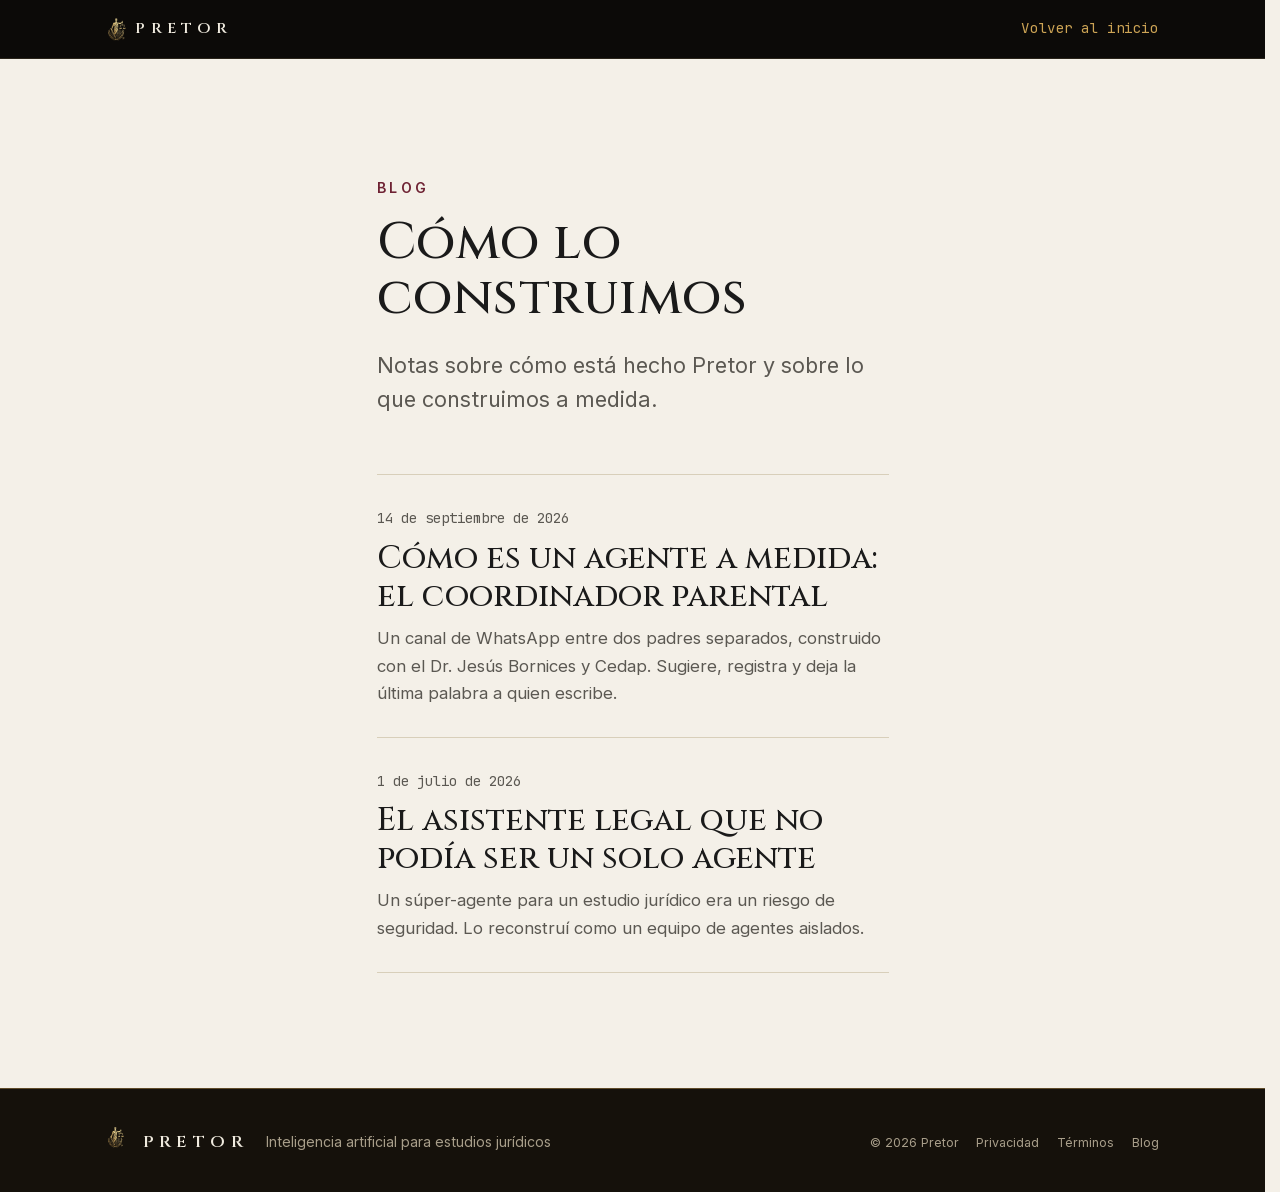
==== blog/index.html @ 7f867c2b "[PRE-84] Add the blog index and its first two posts Post one is the founder's July piece brought ove" ====
<!doctype html>
<html lang="es-AR">
  <head>
    <meta charset="utf-8" />
    <meta name="viewport" content="width=device-width, initial-scale=1" />
    <link rel="icon" href="/favicon.png?v=3" type="image/png" />
    <title>Blog · Pretor</title>
    <meta
      name="description"
      content="Notas sobre cómo está hecho Pretor y sobre lo que construimos a medida."
    />
    <meta name="theme-color" content="#0b0b0e" />
    <link rel="canonical" href="https://pretor.ar/blog/" />
    <meta property="og:type" content="website" />
    <meta property="og:title" content="Blog · Pretor" />
    <meta
      property="og:description"
      content="Notas sobre cómo está hecho Pretor y sobre lo que construimos a medida."
    />
    <meta property="og:site_name" content="Pretor" />
    <meta property="og:locale" content="es_AR" />
    <meta property="og:url" content="https://pretor.ar/blog/" />
    <meta property="og:image" content="https://pretor.ar/og.jpg?v=2" />
    <meta name="twitter:card" content="summary_large_image" />
    <link
      rel="preload"
      href="/_astro/fonts/cinzel-latin.woff2"
      as="font"
      type="font/woff2"
      crossorigin
    />
    <link
      rel="preload"
      href="/_astro/fonts/inter-latin.woff2"
      as="font"
      type="font/woff2"
      crossorigin
    />
    <link rel="stylesheet" href="/_astro/fonts.css" />
    <link rel="stylesheet" href="/_astro/pretor.css" />
  </head>
  <body>
    <a class="skip-link" href="#contenido" data-astro-cid-5hce7sga>Saltar al contenido</a>
    <header class="legal-nav">
      <div class="wrap legal-nav__inner">
        <a class="brand" href="/" aria-label="Pretor, inicio" data-astro-cid-dmqpwcec>
          <img
            class="brand__mark"
            src="/_astro/justitia.png"
            alt=""
            width="480"
            height="620"
            decoding="async"
          />
          <span class="brand__word" data-astro-cid-dmqpwcec>PRETOR</span>
        </a>
        <a class="legal-nav__back" href="/">Volver al inicio</a>
      </div>
    </header>

    <main id="contenido" class="section section--stone legal">
      <div class="wrap legal__inner">
        <p class="eyebrow">Blog</p>
        <h1 class="display">Cómo lo construimos</h1>
        <p class="lead">Notas sobre cómo está hecho Pretor y sobre lo que construimos a medida.</p>

        <ol class="blog__list">
          <li class="blog__entry">
            <article>
              <time datetime="2026-09-14">14 de septiembre de 2026</time>
              <h2>
                <a href="/blog/coordinador-parental/"
                  >Cómo es un agente a medida: el coordinador parental</a
                >
              </h2>
              <p>
                Un canal de WhatsApp entre dos padres separados, construido con el Dr. Jesús
                Bornices y Cedap. Sugiere, registra y deja la última palabra a quien escribe.
              </p>
            </article>
          </li>
          <li class="blog__entry">
            <article>
              <time datetime="2026-07-01">1 de julio de 2026</time>
              <h2>
                <a href="/blog/equipo-de-agentes/"
                  >El asistente legal que no podía ser un solo agente</a
                >
              </h2>
              <p>
                Un súper-agente para un estudio jurídico era un riesgo de seguridad. Lo reconstruí
                como un equipo de agentes aislados.
              </p>
            </article>
          </li>
        </ol>
      </div>
    </main>

    <footer class="footer section--dark" data-astro-cid-sz7xmlte>
      <div class="wrap footer__inner" data-astro-cid-sz7xmlte>
        <div class="footer__brand" data-astro-cid-sz7xmlte>
          <img
            class="footer__mark"
            src="/_astro/justitia.png"
            alt=""
            width="480"
            height="620"
            loading="lazy"
            decoding="async"
          />
          <span class="footer__word" data-astro-cid-sz7xmlte>PRETOR</span>
          <span class="footer__tag" data-astro-cid-sz7xmlte>Inteligencia artificial para estudios jurídicos</span>
        </div>
        <div class="footer__base" data-astro-cid-sz7xmlte>
          <span>© 2026 Pretor</span>
          <span class="footer__legal">
            <a href="/privacidad/">Privacidad</a>
            <a href="/terminos/">Términos</a>
            <a href="/blog/">Blog</a>
          </span>
        </div>
      </div>
    </footer>
  </body>
</html>
---- _astro/fonts.css ----
/* Self-hosted variable fonts (latin subset), replacing Google Fonts. */
@font-face {
  font-family: "Cinzel";
  font-style: normal;
  font-weight: 500 600;
  font-display: swap;
  src: url(/_astro/fonts/cinzel-latin.woff2) format("woff2");
}
@font-face {
  font-family: "Inter";
  font-style: normal;
  font-weight: 400 600;
  font-display: swap;
  src: url(/_astro/fonts/inter-latin.woff2) format("woff2");
}
@font-face {
  font-family: "JetBrains Mono";
  font-style: normal;
  font-weight: 400 500;
  font-display: swap;
  src: url(/_astro/fonts/jetbrains-mono-latin.woff2) format("woff2");
}
---- _astro/pretor.css ----
/* ==========================================================================
   Pretor - pretor.ar
   ==========================================================================

   The whole stylesheet for the site, in one file and in cascade order.

   It used to be three <link>s, and the order between them was the only
   thing that made the page correct: the compiled Astro build first, the
   hand-written refinements over it, the intro last. That order lived
   nowhere except the sequence of <link> tags in index.html, so an edit
   that reordered them changed the page and said nothing.

   The three are kept below as three sections, in exactly the order they
   used to load. Nothing was merged, reordered, deduplicated or deleted in
   the move, and no value was rewritten: the cascade is identical
   declaration for declaration, all 1633 of them, position for position.
   Sections 2 and 3 still override section 1 the way they always did.

   Fonts stay in their own sheet (_astro/fonts.css). Those are @font-face
   declarations paired with the <link rel="preload"> tags in the head,
   not design rules, and keeping them apart keeps the preload readable.

   ========================================================================== */


/* ==========================================================================
   SECTION 1 of 3 - compiled Astro build output
   was: _astro/index.edUtr7Fi.css

   Generated code, but not regenerable: the Astro source it came from was
   never committed and no longer exists. This IS the source now. It still
   carries the data-astro-cid-* attribute selectors index.html matches.
   ========================================================================== */

:root {
  --stone: #f4f0e8;
  --stone-2: #ece6d8;
  --stone-card: #faf7f0;
  --ink: #1a1a1a;
  --muted: #5b5852;
  --oxblood: #6b2737;
  --oxblood-soft: #8a3a4b;
  --line: #ddd6c6;
  --black: #0b0b0e;
  --panel: #121218;
  --panel-2: #16161c;
  --marble: #ece7da;
  --dmuted: #8d897e;
  --gold: #c8a35b;
  --gold-soft: #d8be8a;
  --dline: #25252e;
  --serif: "Cinzel", "Times New Roman", serif;
  --sans: "Inter", system-ui, -apple-system, sans-serif;
  --mono: "JetBrains Mono", ui-monospace, "SF Mono", monospace;
  --step--1: clamp(.78rem, .74rem + .18vw, .88rem);
  --step-0: clamp(.95rem, .9rem + .25vw, 1.05rem);
  --step-1: clamp(1.15rem, 1.05rem + .5vw, 1.35rem);
  --step-2: clamp(1.5rem, 1.3rem + 1vw, 2rem);
  --step-3: clamp(2rem, 1.6rem + 2vw, 3.2rem);
  --step-4: clamp(2.6rem, 2rem + 3vw, 4.6rem);
  --pad-x: clamp(1.25rem, 5vw, 4rem);
  --section-y: clamp(4rem, 9vw, 8rem);
  --maxw: 1180px;
  --radius: 12px;
  --radius-sm: 8px;
  --ease: cubic-bezier(.22, .61, .36, 1);
}
*,*:before,*:after {
  box-sizing: border-box;
  margin: 0;
  padding: 0;
}
html {
  scroll-behavior: smooth;
  scroll-padding-top: 5.5rem;
  -webkit-text-size-adjust: 100%;
}
@media (prefers-reduced-motion:reduce) {
  html {
    scroll-behavior: auto;
  }
  *,*:before,*:after {
    animation-duration: .001ms!important;
    transition-duration: .001ms!important;
  }
}
body {
  font-family: var(--sans);
  font-size: var(--step-0);
  line-height: 1.65;
  color: var(--ink);
  background: var(--stone);
  -webkit-font-smoothing: antialiased;
  text-rendering: optimizeLegibility;
}
img {
  max-width: 100%;
  display: block;
}
a {
  color: inherit;
  text-decoration: none;
}
::selection {
  background: var(--oxblood);
  color: var(--stone);
}
.wrap {
  width: 100%;
  max-width: var(--maxw);
  margin-inline: auto;
  padding-inline: var(--pad-x);
}
.section {
  padding-block: var(--section-y);
}
.section--dark {
  background: var(--black);
  color: var(--marble);
}
.section--stone {
  background: var(--stone);
  color: var(--ink);
}
.section--stone-2 {
  background: var(--stone-2);
  color: var(--ink);
}
.eyebrow {
  font-size: var(--step--1);
  letter-spacing: .26em;
  text-transform: uppercase;
  font-weight: 600;
  color: var(--oxblood);
}
.section--dark .eyebrow {
  font-family: var(--mono);
  letter-spacing: .16em;
  text-transform: none;
  color: var(--gold);
}
.display {
  font-family: var(--serif);
  font-weight: 500;
  line-height: 1.08;
  letter-spacing: .01em;
}
.section--dark .display {
  font-family: var(--sans);
  font-weight: 600;
  letter-spacing: -.01em;
  line-height: 1.12;
}
.lead {
  font-size: var(--step-1);
  line-height: 1.6;
  color: var(--muted);
  max-width: 56ch;
}
.section--dark .lead {
  color: var(--dmuted);
}
.maxim {
  font-family: var(--serif);
  letter-spacing: .18em;
  font-size: var(--step--1);
  color: var(--oxblood);
}
.section--dark .maxim {
  color: var(--gold);
}
.btn {
  display: inline-flex;
  align-items: center;
  gap: .5em;
  font-family: var(--sans);
  font-size: var(--step--1);
  font-weight: 600;
  letter-spacing: .03em;
  padding: .85em 1.6em;
  border: 1px solid transparent;
  border-radius: var(--radius-sm);
  cursor: pointer;
  transition: transform .25s var(--ease),background .25s var(--ease),color .25s var(--ease),border-color .25s var(--ease);
}
.btn:hover {
  transform: translateY(-2px);
}
.btn--primary {
  background: var(--ink);
  color: var(--stone);
}
.btn--primary:hover {
  background: var(--oxblood);
}
.btn--ghost {
  background: transparent;
  color: var(--ink);
  border-color: var(--ink);
}
.btn--ghost:hover {
  background: var(--ink);
  color: var(--stone);
}
.section--dark .btn--primary {
  background: var(--gold);
  color: #16130b;
}
.section--dark .btn--primary:hover {
  background: var(--gold-soft);
}
.section--dark .btn--ghost {
  color: var(--marble);
  border-color: var(--dline);
}
.section--dark .btn--ghost:hover {
  background: var(--panel);
  border-color: var(--gold);
}
.reveal {
  opacity: 0;
  transform: translateY(18px);
  transition: opacity .7s var(--ease),transform .7s var(--ease);
}
.reveal.is-visible {
  opacity: 1;
  transform: none;
}
@media (prefers-reduced-motion:reduce) {
  .reveal {
    opacity: 1;
    transform: none;
  }
}
.section-head {
  max-width: 60ch;
}
.section-head .display {
  font-size: var(--step-3);
  margin-top: .6rem;
}
.section-head .lead {
  margin-top: 1.2rem;
}
.grid {
  display: grid;
  gap: 1px;
}
@media (min-width:720px) {
  .cols-2 {
    grid-template-columns: repeat(2,1fr);
  }
}
@media (min-width:880px) {
  .cols-3 {
    grid-template-columns: repeat(3,1fr);
  }
}
@media (min-width:980px) {
  .cols-4 {
    grid-template-columns: repeat(4,1fr);
  }
}
.visually-hidden {
  position: absolute;
  width: 1px;
  height: 1px;
  padding: 0;
  margin: -1px;
  overflow: hidden;
  clip: rect(0 0 0 0);
  white-space: nowrap;
  border: 0;
}
:focus-visible {
  outline: 2px solid var(--oxblood);
  outline-offset: 3px;
  border-radius: 3px;
}
.section--dark :focus-visible {
  outline-color: var(--gold);
}
.nav[data-astro-cid-dmqpwcec] {
  position: sticky;
  top: 0;
  z-index: 50;
  background: color-mix(in srgb,var(--black) 72%,transparent);
  backdrop-filter: blur(14px) saturate(140%);
  -webkit-backdrop-filter: blur(14px) saturate(140%);
  border-bottom: 1px solid color-mix(in srgb,var(--gold) 14%,transparent);
  transition: background .3s var(--ease),box-shadow .3s var(--ease);
}
.nav[data-astro-cid-dmqpwcec][data-scrolled] {
  background: color-mix(in srgb,var(--black) 90%,transparent);
  box-shadow: 0 10px 40px -20px #000c;
}
.nav__inner[data-astro-cid-dmqpwcec] {
  display: flex;
  align-items: center;
  justify-content: space-between;
  padding-block: .95rem;
}
.brand[data-astro-cid-dmqpwcec] {
  display: inline-flex;
  align-items: center;
  gap: .55rem;
  font-family: var(--serif);
  font-weight: 600;
  letter-spacing: .3em;
  font-size: .95rem;
  color: var(--marble);
}
.brand__tick[data-astro-cid-dmqpwcec] {
  width: 4px;
  height: 1.05em;
  background: var(--gold);
  border-radius: 1px;
}
.nav__links[data-astro-cid-dmqpwcec] {
  display: none;
  align-items: center;
  gap: clamp(1.2rem,2.4vw,2.2rem);
}
.nav__links[data-astro-cid-dmqpwcec] a[data-astro-cid-dmqpwcec] {
  font-size: var(--step--1);
  color: var(--dmuted);
  letter-spacing: .02em;
  transition: color .2s var(--ease);
}
.nav__links[data-astro-cid-dmqpwcec] a[data-astro-cid-dmqpwcec]:hover {
  color: var(--marble);
}
.nav__cta[data-astro-cid-dmqpwcec] {
  color: var(--gold)!important;
  border: 1px solid color-mix(in srgb,var(--gold) 40%,transparent);
  padding: .45em 1em;
  border-radius: 999px;
}
.nav__cta[data-astro-cid-dmqpwcec]:hover {
  background: color-mix(in srgb,var(--gold) 14%,transparent);
}
.nav__lang[data-astro-cid-dmqpwcec] {
  font-family: var(--mono);
  font-size: .72rem;
  color: var(--dmuted);
  letter-spacing: .1em;
}
.nav__lang[data-astro-cid-dmqpwcec] b[data-astro-cid-dmqpwcec] {
  color: var(--gold);
  font-weight: 500;
}
.nav__toggle[data-astro-cid-dmqpwcec] {
  background: none;
  border: 0;
  width: 44px;
  height: 44px;
  display: grid;
  place-items: center;
  cursor: pointer;
}
.nav__bars[data-astro-cid-dmqpwcec],.nav__bars[data-astro-cid-dmqpwcec]:before,.nav__bars[data-astro-cid-dmqpwcec]:after {
  content: "";
  display: block;
  width: 22px;
  height: 1.5px;
  background: var(--marble);
  transition: transform .3s var(--ease),opacity .2s var(--ease);
}
.nav__bars[data-astro-cid-dmqpwcec] {
  position: relative;
}
.nav__bars[data-astro-cid-dmqpwcec]:before {
  position: absolute;
  top: -6px;
}
.nav__bars[data-astro-cid-dmqpwcec]:after {
  position: absolute;
  top: 6px;
}
.nav[data-astro-cid-dmqpwcec][data-open] .nav__bars[data-astro-cid-dmqpwcec] {
  background: transparent;
}
.nav[data-astro-cid-dmqpwcec][data-open] .nav__bars[data-astro-cid-dmqpwcec]:before {
  transform: translateY(6px) rotate(45deg);
}
.nav[data-astro-cid-dmqpwcec][data-open] .nav__bars[data-astro-cid-dmqpwcec]:after {
  transform: translateY(-6px) rotate(-45deg);
}
.nav__panel[data-astro-cid-dmqpwcec] {
  display: flex;
  flex-direction: column;
  gap: .4rem;
  padding: .5rem var(--pad-x) 1.4rem;
  border-top: 1px solid var(--dline);
}
.nav__panel[data-astro-cid-dmqpwcec][hidden] {
  display: none;
}
.nav__panel[data-astro-cid-dmqpwcec] a[data-astro-cid-dmqpwcec] {
  font-family: var(--serif);
  letter-spacing: .06em;
  font-size: 1.05rem;
  color: var(--marble);
  padding: .6rem 0;
  border-bottom: 1px solid color-mix(in srgb,var(--dline) 70%,transparent);
}
.nav__panel-cta[data-astro-cid-dmqpwcec] {
  color: var(--gold)!important;
}
.nav__panel[data-astro-cid-dmqpwcec] .nav__lang[data-astro-cid-dmqpwcec] {
  padding-top: .8rem;
}
@media (min-width:860px) {
  .nav__links[data-astro-cid-dmqpwcec] {
    display: flex;
  }
  .nav__toggle[data-astro-cid-dmqpwcec],.nav__panel[data-astro-cid-dmqpwcec] {
    display: none;
  }
}
.footer[data-astro-cid-sz7xmlte] {
  padding-block: clamp(3rem,6vw,5rem) 2rem;
  border-top: 1px solid var(--dline);
}
.footer__inner[data-astro-cid-sz7xmlte] {
  display: grid;
  gap: 2.5rem;
}
.footer__word[data-astro-cid-sz7xmlte] {
  font-family: var(--serif);
  font-weight: 600;
  letter-spacing: .32em;
  font-size: 1.2rem;
}
.footer__brand[data-astro-cid-sz7xmlte] p[data-astro-cid-sz7xmlte] {
  color: var(--dmuted);
  font-size: var(--step--1);
  margin-top: .4rem;
}
.footer__maxim[data-astro-cid-sz7xmlte] {
  font-family: var(--serif);
  letter-spacing: .18em;
  color: var(--gold)!important;
}
.footer__nav[data-astro-cid-sz7xmlte] {
  display: flex;
  flex-wrap: wrap;
  gap: .4rem 1.5rem;
  align-items: flex-start;
}
.footer__nav[data-astro-cid-sz7xmlte] a[data-astro-cid-sz7xmlte] {
  color: var(--dmuted);
  font-size: var(--step--1);
  transition: color .2s var(--ease);
}
.footer__nav[data-astro-cid-sz7xmlte] a[data-astro-cid-sz7xmlte]:hover {
  color: var(--marble);
}
.footer__meta[data-astro-cid-sz7xmlte] p[data-astro-cid-sz7xmlte] {
  color: var(--dmuted);
  font-size: var(--step--1);
  margin-bottom: .4rem;
}
.footer__meta[data-astro-cid-sz7xmlte] a[data-astro-cid-sz7xmlte] {
  color: var(--gold);
  text-decoration: underline;
  text-underline-offset: 3px;
}
.footer__nav[data-astro-cid-sz7xmlte] a[data-astro-cid-sz7xmlte] {
  text-decoration: none;
}
.footer__lang[data-astro-cid-sz7xmlte] {
  font-family: var(--mono);
  letter-spacing: .08em;
}
.footer__lang[data-astro-cid-sz7xmlte] b[data-astro-cid-sz7xmlte] {
  color: var(--gold);
}
.footer__base[data-astro-cid-sz7xmlte] {
  display: flex;
  flex-wrap: wrap;
  justify-content: space-between;
  gap: .6rem;
  margin-top: 2.5rem;
  padding-top: 1.5rem;
  border-top: 1px solid var(--dline);
  font-size: .78rem;
  color: var(--dmuted);
}
@media (min-width:760px) {
  .footer__inner[data-astro-cid-sz7xmlte] {
    grid-template-columns: 1.4fr 1fr 1.2fr;
  }
}
.skip-link[data-astro-cid-5hce7sga] {
  position: absolute;
  left: 1rem;
  top: -3rem;
  background: var(--ink);
  color: var(--stone);
  padding: .6rem 1rem;
  border-radius: var(--radius-sm);
  z-index: 300;
  transition: top .2s var(--ease);
}
.skip-link[data-astro-cid-5hce7sga]:focus {
  top: 1rem;
}
.hero[data-astro-cid-bbe6dxrz] {
  background: var(--stone);
}
.hero__intro[data-astro-cid-bbe6dxrz] {
  padding-top: clamp(3rem,8vw,6rem);
  padding-bottom: clamp(2.5rem,6vw,4.5rem);
  max-width: 980px;
}
.hero__title[data-astro-cid-bbe6dxrz] {
  font-size: var(--step-4);
  margin-top: 1.2rem;
  max-width: 18ch;
}
.hero__title[data-astro-cid-bbe6dxrz] em[data-astro-cid-bbe6dxrz] {
  font-style: normal;
  color: var(--oxblood);
}
.hero__lead[data-astro-cid-bbe6dxrz] {
  margin-top: 1.6rem;
}
.hero__cta[data-astro-cid-bbe6dxrz] {
  display: flex;
  flex-wrap: wrap;
  gap: .8rem;
  margin-top: 2.2rem;
}
.hero__split[data-astro-cid-bbe6dxrz] {
  position: relative;
  display: flex;
  flex-direction: column;
}
.hero__world[data-astro-cid-bbe6dxrz] {
  padding: clamp(2.6rem,6vw,4.5rem) var(--pad-x);
}
.hero__world--roman[data-astro-cid-bbe6dxrz] {
  background: var(--stone-2);
  color: var(--ink);
}
.hero__world--ai[data-astro-cid-bbe6dxrz] {
  background: var(--black);
  color: var(--marble);
  background-image: linear-gradient(90deg,var(--gold),rgba(200,163,91,0) 60%),radial-gradient(circle at 80% 6%,rgba(200,163,91,.14),transparent 55%);
  background-size: 100% 2px,auto;
  background-repeat: no-repeat;
  background-position: top left,center;
}
.hero__world[data-astro-cid-bbe6dxrz] .eyebrow[data-astro-cid-bbe6dxrz] {
  margin-bottom: 1rem;
}
.hero__world--ai[data-astro-cid-bbe6dxrz] .eyebrow[data-astro-cid-bbe6dxrz] {
  font-family: var(--mono);
  color: var(--gold);
  text-transform: none;
  letter-spacing: .14em;
}
.hero__world-title[data-astro-cid-bbe6dxrz] {
  font-size: var(--step-2);
  line-height: 1.15;
}
.hero__world-title--ai[data-astro-cid-bbe6dxrz] {
  font-family: var(--sans);
  font-weight: 600;
}
.hero__world-text[data-astro-cid-bbe6dxrz] {
  margin-top: 1rem;
  color: var(--muted);
  max-width: 34ch;
}
.hero__world--roman[data-astro-cid-bbe6dxrz] .maxim[data-astro-cid-bbe6dxrz] {
  margin-top: 1.4rem;
}
.hero__agents[data-astro-cid-bbe6dxrz] {
  list-style: none;
  margin-top: 1.4rem;
  display: grid;
  gap: .5rem;
}
.hero__agents[data-astro-cid-bbe6dxrz] li[data-astro-cid-bbe6dxrz] {
  font-family: var(--mono);
  font-size: var(--step--1);
  color: var(--dmuted);
  display: flex;
  gap: .6rem;
}
.hero__agents[data-astro-cid-bbe6dxrz] b[data-astro-cid-bbe6dxrz] {
  color: var(--marble);
  font-weight: 500;
  min-width: 8.5em;
}
.hero__seam[data-astro-cid-bbe6dxrz] {
  display: none;
}
@media (min-width:880px) {
  .hero__split[data-astro-cid-bbe6dxrz] {
    flex-direction: row;
  }
  .hero__world[data-astro-cid-bbe6dxrz] {
    flex: 1;
    padding: clamp(3.5rem,5vw,5.5rem) clamp(2.5rem,4vw,4rem);
    display: flex;
    flex-direction: column;
    justify-content: flex-start;
    min-height: 340px;
  }
  .hero__world--ai[data-astro-cid-bbe6dxrz] {
    background-image: radial-gradient(circle at 70% 30%,rgba(200,163,91,.12),transparent 60%);
  }
  .hero__seam[data-astro-cid-bbe6dxrz] {
    display: block;
    position: absolute;
    top: 14%;
    bottom: 14%;
    left: 50%;
    width: 1px;
    background: var(--gold);
    opacity: .6;
  }
}
.marco__grid[data-astro-cid-z2ekr6xw] {
  list-style: none;
  margin-top: clamp(2.5rem,5vw,4rem);
  display: grid;
  gap: 1px;
  background: var(--line);
  border: 1px solid var(--line);
  border-radius: var(--radius);
  overflow: hidden;
}
.marco__card[data-astro-cid-z2ekr6xw] {
  background: var(--stone-card);
  padding: clamp(1.8rem,3vw,2.6rem);
}
.marco__n[data-astro-cid-z2ekr6xw] {
  font-family: var(--serif);
  font-size: 1.4rem;
  color: var(--oxblood);
  letter-spacing: .05em;
}
.marco__title[data-astro-cid-z2ekr6xw] {
  font-family: var(--serif);
  font-weight: 500;
  font-size: var(--step-1);
  margin: .9rem 0 .7rem;
  line-height: 1.2;
}
.marco__body[data-astro-cid-z2ekr6xw] {
  color: var(--muted);
  font-size: var(--step-0);
  max-width: 42ch;
}
@media (min-width:720px) {
  .marco__grid[data-astro-cid-z2ekr6xw] {
    grid-template-columns: repeat(2,1fr);
  }
}
@media (min-width:1040px) {
  .marco__grid[data-astro-cid-z2ekr6xw] {
    grid-template-columns: repeat(4,1fr);
  }
}
.cap__grid[data-astro-cid-eq4gkk3n] {
  list-style: none;
  margin-top: clamp(2.5rem,5vw,4rem);
  display: grid;
  gap: .9rem;
}
.cap__card[data-astro-cid-eq4gkk3n] {
  background: var(--panel);
  border: 1px solid var(--dline);
  border-radius: var(--radius);
  padding: clamp(1.5rem,2.6vw,2rem);
  transition: border-color .3s var(--ease),transform .3s var(--ease);
}
.cap__card[data-astro-cid-eq4gkk3n]:hover {
  border-color: color-mix(in srgb,var(--gold) 45%,transparent);
  transform: translateY(-3px);
}
.cap__dot[data-astro-cid-eq4gkk3n] {
  display: block;
  width: 7px;
  height: 7px;
  border-radius: 50%;
  background: var(--gold);
  box-shadow: 0 0 0 4px color-mix(in srgb,var(--gold) 18%,transparent);
  margin-bottom: 1.1rem;
}
.cap__title[data-astro-cid-eq4gkk3n] {
  font-family: var(--sans);
  font-weight: 600;
  font-size: var(--step-1);
  letter-spacing: -.01em;
  margin-bottom: .55rem;
}
.cap__body[data-astro-cid-eq4gkk3n] {
  color: var(--dmuted);
  font-size: var(--step-0);
}
@media (min-width:640px) {
  .cap__grid[data-astro-cid-eq4gkk3n] {
    grid-template-columns: repeat(2,1fr);
  }
}
@media (min-width:1000px) {
  .cap__grid[data-astro-cid-eq4gkk3n] {
    grid-template-columns: repeat(4,1fr);
  }
}
.agents__grid[data-astro-cid-mrg5s34m] {
  list-style: none;
  margin-top: clamp(2.5rem,5vw,3.5rem);
  display: grid;
  gap: 1px;
  background: var(--line);
  border: 1px solid var(--line);
  border-radius: var(--radius);
  overflow: hidden;
}
.agent[data-astro-cid-mrg5s34m] {
  background: var(--stone-card);
  padding: clamp(1.6rem,2.8vw,2.2rem);
  transition: background .3s var(--ease);
}
.agent[data-astro-cid-mrg5s34m]:hover {
  background: #fff;
}
.agent__top[data-astro-cid-mrg5s34m] {
  display: flex;
  align-items: center;
  gap: .8rem;
  flex-wrap: wrap;
}
.agent__name[data-astro-cid-mrg5s34m] {
  font-family: var(--serif);
  font-weight: 500;
  font-size: var(--step-1);
}
.agent__tag[data-astro-cid-mrg5s34m] {
  font-size: .75rem;
  letter-spacing: .02em;
  text-transform: none;
  color: var(--oxblood);
  border: 1px solid color-mix(in srgb,var(--oxblood) 40%,transparent);
  border-radius: 999px;
  padding: .25em .7em;
}
.agent__role[data-astro-cid-mrg5s34m] {
  font-family: var(--mono);
  font-size: .76rem;
  color: var(--oxblood-soft);
  letter-spacing: .03em;
  margin: .5rem 0 .9rem;
}
.agent__body[data-astro-cid-mrg5s34m] {
  color: var(--muted);
  font-size: var(--step-0);
  max-width: 46ch;
}
.agent--leader[data-astro-cid-mrg5s34m] {
  background: var(--ink);
  color: var(--stone);
  position: relative;
  overflow: hidden;
}
.agent--leader[data-astro-cid-mrg5s34m]:before {
  content: "";
  position: absolute;
  inset: 0;
  background: radial-gradient(circle at 88% 0%,rgba(200,163,91,.2),transparent 55%);
  pointer-events: none;
}
.agent--leader[data-astro-cid-mrg5s34m]:hover {
  background: var(--ink);
}
.agent--leader[data-astro-cid-mrg5s34m] .agent__name[data-astro-cid-mrg5s34m] {
  font-family: var(--sans);
  font-weight: 600;
  letter-spacing: -.01em;
  color: var(--marble);
}
.agent--leader[data-astro-cid-mrg5s34m] .agent__tag[data-astro-cid-mrg5s34m] {
  color: var(--gold);
  border-color: color-mix(in srgb,var(--gold) 45%,transparent);
}
.agent--leader[data-astro-cid-mrg5s34m] .agent__role[data-astro-cid-mrg5s34m] {
  color: var(--gold-soft);
}
.agent--leader[data-astro-cid-mrg5s34m] .agent__body[data-astro-cid-mrg5s34m] {
  color: #d9d4c8;
}
@media (min-width:760px) {
  .agents__grid[data-astro-cid-mrg5s34m] {
    grid-template-columns: repeat(2,1fr);
  }
}
@media (min-width:1080px) {
  .agents__grid[data-astro-cid-mrg5s34m] {
    grid-template-columns: repeat(3,1fr);
  }
}
.sec__promises[data-astro-cid-xdski4nv] {
  list-style: none;
  margin-top: clamp(2.5rem,5vw,4rem);
  display: grid;
  gap: 1px;
  background: var(--dline);
  border: 1px solid var(--dline);
  border-radius: var(--radius);
  overflow: hidden;
}
.sec__promise[data-astro-cid-xdski4nv] {
  background: var(--panel);
  padding: clamp(1.8rem,3vw,2.6rem);
}
.sec__check[data-astro-cid-xdski4nv] {
  display: grid;
  place-items: center;
  width: 2rem;
  height: 2rem;
  border-radius: 50%;
  background: color-mix(in srgb,var(--gold) 16%,transparent);
  color: var(--gold);
  font-size: 1rem;
  margin-bottom: 1.1rem;
}
.sec__promise[data-astro-cid-xdski4nv] h3[data-astro-cid-xdski4nv] {
  font-family: var(--sans);
  font-weight: 600;
  letter-spacing: -.01em;
  font-size: var(--step-1);
  margin-bottom: .6rem;
}
.sec__promise[data-astro-cid-xdski4nv] p[data-astro-cid-xdski4nv] {
  color: var(--dmuted);
  font-size: var(--step-0);
}
.sec__deep[data-astro-cid-xdski4nv] {
  margin-top: 1.4rem;
  border: 1px solid var(--dline);
  border-radius: var(--radius);
  background: var(--panel-2);
}
.sec__deep[data-astro-cid-xdski4nv] summary[data-astro-cid-xdski4nv] {
  list-style: none;
  cursor: pointer;
  display: flex;
  align-items: center;
  justify-content: space-between;
  gap: 1rem;
  padding: clamp(1.3rem,2.4vw,1.8rem) clamp(1.5rem,3vw,2.4rem);
  font-family: var(--mono);
  font-size: var(--step-0);
  color: var(--gold);
}
.sec__deep[data-astro-cid-xdski4nv] summary[data-astro-cid-xdski4nv]::-webkit-details-marker {
  display: none;
}
.sec__chev[data-astro-cid-xdski4nv] {
  width: 10px;
  height: 10px;
  border-right: 1.5px solid var(--gold);
  border-bottom: 1.5px solid var(--gold);
  transform: rotate(45deg);
  transition: transform .3s var(--ease);
  flex: none;
}
.sec__deep[data-astro-cid-xdski4nv][open] .sec__chev[data-astro-cid-xdski4nv] {
  transform: rotate(-135deg);
}
.sec__deep-body[data-astro-cid-xdski4nv] {
  padding: 0 clamp(1.5rem,3vw,2.4rem) clamp(1.8rem,3vw,2.6rem);
}
.sec__explain[data-astro-cid-xdski4nv] {
  color: var(--dmuted);
  max-width: 56ch;
}
.sec__explain[data-astro-cid-xdski4nv] b[data-astro-cid-xdski4nv] {
  color: var(--marble);
  font-weight: 500;
}
.sec__table-wrap[data-astro-cid-xdski4nv] {
  margin-top: 1.8rem;
  overflow-x: auto;
}
.sec__table[data-astro-cid-xdski4nv] {
  width: 100%;
  border-collapse: collapse;
  font-size: var(--step--1);
}
.sec__table[data-astro-cid-xdski4nv] thead[data-astro-cid-xdski4nv] {
  display: none;
}
.sec__table[data-astro-cid-xdski4nv] tr[data-astro-cid-xdski4nv] {
  display: block;
  background: var(--panel);
  border: 1px solid var(--dline);
  border-radius: var(--radius-sm);
  padding: 1rem 1.2rem;
  margin-bottom: .8rem;
}
.sec__table[data-astro-cid-xdski4nv] th[data-astro-cid-xdski4nv][scope=row] {
  display: block;
  font-family: var(--sans);
  font-weight: 600;
  letter-spacing: -.01em;
  font-size: var(--step-1);
  color: var(--marble);
  text-align: left;
  margin-bottom: .8rem;
}
.sec__table[data-astro-cid-xdski4nv] td[data-astro-cid-xdski4nv] {
  display: flex;
  justify-content: space-between;
  gap: 1rem;
  padding: .35rem 0;
  color: var(--dmuted);
}
.sec__table[data-astro-cid-xdski4nv] td[data-astro-cid-xdski4nv]:before {
  content: attr(data-label);
  font-family: var(--mono);
  font-size: .72rem;
  color: var(--dmuted);
  opacity: .8;
}
.sec__why[data-astro-cid-xdski4nv] {
  border-top: 1px solid var(--dline);
  margin-top: .5rem;
  padding-top: .8rem!important;
}
.sec__why[data-astro-cid-xdski4nv]:before {
  flex: none;
}
.leg[data-astro-cid-xdski4nv] {
  font-family: var(--mono);
  font-size: .72rem;
  padding: .2em .7em;
  border-radius: 999px;
  white-space: nowrap;
}
.leg--no[data-astro-cid-xdski4nv] {
  color: #8fd6a8;
  background: color-mix(in srgb,#8fd6a8 14%,transparent);
}
.leg--yes[data-astro-cid-xdski4nv] {
  color: #e7a3a3;
  background: color-mix(in srgb,#e7a3a3 14%,transparent);
}
.leg--partial[data-astro-cid-xdski4nv] {
  color: var(--gold-soft);
  background: color-mix(in srgb,var(--gold) 14%,transparent);
}
.sec__layers[data-astro-cid-xdski4nv] {
  margin-top: 2rem;
  display: grid;
  gap: 1px;
  background: var(--dline);
  border: 1px solid var(--dline);
  border-radius: var(--radius);
  overflow: hidden;
}
.sec__layer[data-astro-cid-xdski4nv] {
  background: var(--panel);
  padding: 1.6rem;
}
.sec__layer-n[data-astro-cid-xdski4nv] {
  font-family: var(--mono);
  color: var(--gold);
  font-size: var(--step-1);
}
.sec__layer[data-astro-cid-xdski4nv] h4[data-astro-cid-xdski4nv] {
  font-family: var(--sans);
  font-weight: 600;
  letter-spacing: -.01em;
  font-size: var(--step-0);
  margin: .6rem 0 .5rem;
  color: var(--marble);
}
.sec__layer[data-astro-cid-xdski4nv] p[data-astro-cid-xdski4nv] {
  color: var(--dmuted);
  font-size: var(--step--1);
}
@media (min-width:760px) {
  .sec__promises[data-astro-cid-xdski4nv],.sec__layers[data-astro-cid-xdski4nv] {
    grid-template-columns: repeat(3,1fr);
  }
}
@media (min-width:920px) {
  .sec__table[data-astro-cid-xdski4nv] thead[data-astro-cid-xdski4nv] {
    display: table-header-group;
  }
  .sec__table[data-astro-cid-xdski4nv] tbody[data-astro-cid-xdski4nv] {
    display: table-row-group;
  }
  .sec__table[data-astro-cid-xdski4nv] tr[data-astro-cid-xdski4nv] {
    display: table-row;
    background: none;
    border: 0;
    padding: 0;
    margin: 0;
  }
  .sec__table[data-astro-cid-xdski4nv] th[data-astro-cid-xdski4nv],.sec__table[data-astro-cid-xdski4nv] td[data-astro-cid-xdski4nv] {
    display: table-cell;
    padding: .95rem 1rem;
    border-bottom: 1px solid var(--dline);
    vertical-align: top;
  }
  .sec__table[data-astro-cid-xdski4nv] thead[data-astro-cid-xdski4nv] th[data-astro-cid-xdski4nv] {
    font-family: var(--mono);
    font-size: .74rem;
    font-weight: 500;
    letter-spacing: .04em;
    color: var(--dmuted);
    text-align: left;
    border-bottom: 1px solid var(--gold);
  }
  .sec__table[data-astro-cid-xdski4nv] thead[data-astro-cid-xdski4nv] th[data-astro-cid-xdski4nv] span[data-astro-cid-xdski4nv] {
    display: inline-block;
    margin-left: .4em;
    color: var(--gold);
    border: 1px solid color-mix(in srgb,var(--gold) 40%,transparent);
    border-radius: 4px;
    padding: 0 .4em;
    font-size: .7em;
  }
  .sec__table[data-astro-cid-xdski4nv] th[data-astro-cid-xdski4nv][scope=row] {
    display: table-cell;
    font-size: var(--step-0);
    margin: 0;
  }
  .sec__table[data-astro-cid-xdski4nv] td[data-astro-cid-xdski4nv] {
    justify-content: flex-start;
  }
  .sec__table[data-astro-cid-xdski4nv] td[data-astro-cid-xdski4nv]:before {
    display: none;
  }
  .sec__why[data-astro-cid-xdski4nv] {
    border-top: 0;
    margin-top: 0;
    max-width: 34ch;
  }
}
.porque__inner[data-astro-cid-byyu32ee] {
  display: grid;
  gap: clamp(2.5rem,5vw,4rem);
}
.porque__maxim[data-astro-cid-byyu32ee] {
  margin: 1rem 0;
}
.porque__list[data-astro-cid-byyu32ee] {
  list-style: none;
  display: grid;
  gap: 0;
}
.porque__item[data-astro-cid-byyu32ee] {
  display: flex;
  gap: 1.3rem;
  padding: 1.7rem 0;
  border-top: 1px solid var(--line);
}
.porque__item[data-astro-cid-byyu32ee]:last-child {
  border-bottom: 1px solid var(--line);
}
.porque__n[data-astro-cid-byyu32ee] {
  font-family: var(--mono);
  color: var(--oxblood);
  font-size: var(--step-0);
  flex: none;
  padding-top: .2rem;
}
.porque__item[data-astro-cid-byyu32ee] h3[data-astro-cid-byyu32ee] {
  font-family: var(--serif);
  font-weight: 500;
  font-size: var(--step-1);
  margin-bottom: .5rem;
}
.porque__item[data-astro-cid-byyu32ee] p[data-astro-cid-byyu32ee] {
  color: var(--muted);
  max-width: 52ch;
}
@media (min-width:900px) {
  .porque__inner[data-astro-cid-byyu32ee] {
    grid-template-columns: .85fr 1.15fr;
    align-items: start;
  }
  .porque__head[data-astro-cid-byyu32ee] {
    position: sticky;
    top: 6rem;
  }
}
.contacto[data-astro-cid-xjughlio] {
  text-align: center;
}
.contacto__inner[data-astro-cid-xjughlio] {
  max-width: 760px;
  margin-inline: auto;
}
.contacto__title[data-astro-cid-xjughlio] {
  font-size: var(--step-3);
  margin: 1rem auto 1.2rem;
  max-width: 16ch;
}
.contacto__lead[data-astro-cid-xjughlio] {
  margin-inline: auto;
}
.contacto__cta[data-astro-cid-xjughlio] {
  display: flex;
  flex-wrap: wrap;
  gap: .9rem;
  justify-content: center;
  margin-top: 2.2rem;
}
.contacto__mail[data-astro-cid-xjughlio] {
  margin-top: 1.3rem;
  font-size: var(--step-1);
  font-family: var(--mono);
}
.contacto__mail[data-astro-cid-xjughlio] a[data-astro-cid-xjughlio] {
  color: var(--gold);
  text-decoration: underline;
  text-underline-offset: 4px;
}
.contacto__maxim[data-astro-cid-xjughlio] {
  margin-top: 2.5rem;
}


/* ==========================================================================
   SECTION 2 of 3 - hand-written refinements
   was: _astro/pretor-refine.css

   Written by hand over the build output, and where the design has
   actually been decided since. The numbered subsections below are its own.
   ========================================================================== */

/* ============================================================
   Pretor — refinement layer
   Loaded AFTER index.edUtr7Fi.css. Keeps both identities:
   the Roman gravitas (cream / Cinzel / oxblood) and the AI
   framework (warm ink / mono / gold). Only elevates: warmer
   ink, real atmosphere, editorial cards, a tighter footer.
   ============================================================ */
/* ---- 1. Palette retune ------------------------------------ */
:root {
  /* warm the inks so gold reads as patina, not cold UI */
  --black: #0c0a08;
  --panel: #15110b;
  --panel-2: #19140d;
  --dline: #2a241a;
  /* lift secondary text on dark for legibility + class */
  --dmuted: #a89e8a;
  --marble: #f0ebdf;
  /* richer roman accents */
  --gold: #cda455;
  --gold-soft: #e3ca8f;
  --oxblood: #6e2233;
  --oxblood-soft: #8f3b4d;
  /* warm the stone a touch and deepen the hairline */
  --line: #d8cfba;
  --stone-card: #fbf8f1;
  --shadow: 22px 40px -28px rgba(40, 24, 12, .35);
}
/* ---- 2. Global atmosphere --------------------------------- */
/* faint film grain across the whole page — tactile, premium */
body[data-astro-cid-5hce7sga]::after {
  content: "";
  position: fixed;
  inset: 0;
  pointer-events: none;
  z-index: 200;
  opacity: .035;
  background-image: url("data:image/svg+xml,%3Csvg xmlns='http://www.w3.org/2000/svg' width='180' height='180'%3E%3Cfilter id='n'%3E%3CfeTurbulence type='fractalNoise' baseFrequency='0.82' numOctaves='2' stitchTiles='stitch'/%3E%3C/filter%3E%3Crect width='100%25' height='100%25' filter='url(%23n)'/%3E%3C/svg%3E");
}
/* dark sections get depth instead of flat black */
.section--dark {
  position: relative;
  background-color: var(--black);
  background-image: radial-gradient(120% 80% at 50% -10%, rgba(205, 164, 85, .07), transparent 60%),
    radial-gradient(90% 60% at 100% 0%, rgba(110, 34, 51, .10), transparent 55%);
}
/* a hairline gold seam where light meets dark, both directions */
.section--dark + .section--stone,
.section--dark + .section--stone-2,
.section--stone + .section--dark,
.section--stone-2 + .section--dark {
  position: relative;
}
/* ---- 3. Navigation ---------------------------------------- */
/* kill the muddy translucent grey: a crisp, confident ink band */
.nav[data-astro-cid-dmqpwcec] {
  background: color-mix(in srgb, var(--black) 86%, transparent);
  border-bottom: 1px solid color-mix(in srgb, var(--gold) 20%, transparent);
  box-shadow: 0 1px 0 color-mix(in srgb, #000 40%, transparent);
}
.nav[data-astro-cid-dmqpwcec][data-scrolled] {
  background: color-mix(in srgb, var(--black) 94%, transparent);
  box-shadow: 0 14px 50px -26px #000d;
}
.brand[data-astro-cid-dmqpwcec] {
  letter-spacing: .34em;
}
.brand__tick[data-astro-cid-dmqpwcec] {
  width: 3px;
  background: var(--gold);
  box-shadow: 0 0 10px color-mix(in srgb, var(--gold) 60%, transparent);
}
/* ---- 4. Hero + diptych ------------------------------------ */
.hero[data-astro-cid-bbe6dxrz] {
  position: relative;
  background: radial-gradient(80% 55% at 28% 12%, rgba(110, 34, 51, .06), transparent 60%),
    var(--stone);
}
.eyebrow[data-astro-cid-bbe6dxrz],
.hero__intro[data-astro-cid-bbe6dxrz] .eyebrow {
  display: inline-flex;
  align-items: center;
  gap: .8em;
}
.hero__intro[data-astro-cid-bbe6dxrz] .eyebrow::before {
  content: "";
  width: 2.2em;
  height: 1px;
  background: var(--oxblood);
  opacity: .7;
}
.hero__title[data-astro-cid-bbe6dxrz] {
  letter-spacing: .015em;
}
/* diptych: make the two worlds feel deliberately paired */
.hero__world--roman[data-astro-cid-bbe6dxrz] {
  background: radial-gradient(90% 70% at 0% 0%, rgba(110, 34, 51, .06), transparent 60%),
    var(--stone-2);
  box-shadow: inset 0 1px 0 rgba(255, 255, 255, .4);
}
.hero__world--ai[data-astro-cid-bbe6dxrz] {
  background-color: var(--black);
  background-image: radial-gradient(70% 60% at 78% 22%, rgba(205, 164, 85, .14), transparent 60%),
    linear-gradient(180deg, rgba(255, 255, 255, .02), transparent 30%);
}
.hero__agents[data-astro-cid-bbe6dxrz] li {
  align-items: baseline;
}
.hero__agents[data-astro-cid-bbe6dxrz] span {
  color: var(--gold-soft);
}
.hero__seam[data-astro-cid-bbe6dxrz] {
  background: var(--gold) !important;
  opacity: .8 !important;
  width: 1px !important;
  box-shadow: 0 0 14px color-mix(in srgb, var(--gold) 55%, transparent);
}
/* ---- 5. Section heads (light) ----------------------------- */
.section--stone .eyebrow,
.section--stone-2 .eyebrow {
  display: inline-flex;
  align-items: center;
  gap: .8em;
}
.section--stone .section-head .eyebrow::before,
.section--stone-2 .section-head .eyebrow::before,
.porque__head[data-astro-cid-byyu32ee] .eyebrow::before {
  content: "";
  width: 2.2em;
  height: 1px;
  background: currentColor;
  opacity: .55;
}
/* ---- 6. Marco cards (light, roman numerals) --------------- */
.marco__grid[data-astro-cid-z2ekr6xw] {
  box-shadow: var(--shadow);
}
.marco__card[data-astro-cid-z2ekr6xw] {
  position: relative;
  transition: background .3s var(--ease), transform .3s var(--ease);
}
.marco__card[data-astro-cid-z2ekr6xw]:hover {
  background: #fff;
  transform: translateY(-3px);
}
.marco__n[data-astro-cid-z2ekr6xw] {
  display: inline-block;
  font-size: 1.7rem;
  padding-bottom: .35rem;
  border-bottom: 1px solid color-mix(in srgb, var(--oxblood) 35%, transparent);
}
/* ---- 7. Capability cards (dark) — editorial index --------- */
.cap__grid[data-astro-cid-eq4gkk3n] {
  counter-reset: cap;
}
.cap__card[data-astro-cid-eq4gkk3n] {
  position: relative;
  padding-top: clamp(1.3rem, 2.2vw, 1.7rem);
  background: linear-gradient(180deg, color-mix(in srgb, var(--gold) 4%, transparent), transparent 38%),
    var(--panel);
  overflow: hidden;
}
.cap__card[data-astro-cid-eq4gkk3n]::after {
  content: "";
  position: absolute;
  left: 0;
  top: 0;
  bottom: 0;
  width: 2px;
  background: var(--gold);
  opacity: 0;
  transition: opacity .3s var(--ease);
}
.cap__card[data-astro-cid-eq4gkk3n]:hover::after {
  opacity: .9;
}
.cap__card[data-astro-cid-eq4gkk3n]:hover {
  border-color: color-mix(in srgb, var(--gold) 50%, transparent);
}
/* replace the lonely dot with an indexed header rule */
.cap__dot[data-astro-cid-eq4gkk3n] {
  counter-increment: cap;
  width: auto;
  height: auto;
  margin-bottom: 1.2rem;
  padding-bottom: .9rem;
  border-radius: 0;
  background: none;
  box-shadow: none;
  border-bottom: 1px solid var(--dline);
  display: flex;
  align-items: center;
}
.cap__dot[data-astro-cid-eq4gkk3n]::before {
  content: counter(cap, decimal-leading-zero);
  font-family: var(--mono);
  font-size: var(--step--1);
  letter-spacing: .12em;
  color: var(--gold);
}
.cap__dot[data-astro-cid-eq4gkk3n]::after {
  content: "";
  flex: 1;
  height: 1px;
  margin-left: .9rem;
  background: linear-gradient(90deg, color-mix(in srgb, var(--gold) 40%, transparent), transparent);
}
.cap__body[data-astro-cid-eq4gkk3n] {
  color: #c4bba8;
}
/* ---- 8. Agents -------------------------------------------- */
.agents__grid[data-astro-cid-mrg5s34m] {
  box-shadow: var(--shadow);
}
.agent--leader[data-astro-cid-mrg5s34m]::before {
  background: radial-gradient(circle at 88% 0%, rgba(205, 164, 85, .28), transparent 58%) !important;
}
.agent__role[data-astro-cid-mrg5s34m] {
  color: var(--oxblood);
}
/* ---- 9. Security ------------------------------------------ */
.sec__promises[data-astro-cid-xdski4nv] {
  box-shadow: var(--shadow);
}
.sec__promise[data-astro-cid-xdski4nv] p,
.sec__layer[data-astro-cid-xdski4nv] p {
  color: #b6ac98;
}
/* no check marks — let a slim gold rule mark each promise instead */
.sec__check[data-astro-cid-xdski4nv] {
  display: none;
}
.sec__promise[data-astro-cid-xdski4nv] {
  border-top: 2px solid color-mix(in srgb, var(--gold) 40%, transparent);
}
.sec__promise[data-astro-cid-xdski4nv] h3[data-astro-cid-xdski4nv] {
  margin-top: .2rem;
}
/* ---- 10. Por qué ------------------------------------------ */
.porque__n[data-astro-cid-byyu32ee] {
  font-variant-numeric: tabular-nums;
}
/* ---- 11. Contacto — a closing note, not a second hero ----- */
.contacto[data-astro-cid-xjughlio] {
  padding-block: clamp(3rem, 6vw, 4.5rem);
}
.contacto__inner[data-astro-cid-xjughlio] {
  max-width: 660px;
}
.contacto__title[data-astro-cid-xjughlio] {
  font-size: clamp(1.7rem, 1.35rem + 1.3vw, 2.4rem);
  max-width: 15ch;
  margin: .7rem auto 1rem;
}
.contacto__lead[data-astro-cid-xjughlio] {
  font-size: var(--step-0);
}
.contacto__cta[data-astro-cid-xjughlio] {
  margin-top: 1.8rem;
}
.contacto__mail[data-astro-cid-xjughlio] {
  font-size: var(--step-0);
}
.contacto__maxim[data-astro-cid-xjughlio] {
  margin-top: 1.8rem;
}
/* ---- 12. Footer — one compact line ------------------------ */
.footer[data-astro-cid-sz7xmlte] {
  position: relative;
  padding-block: clamp(1.6rem, 3vw, 2.2rem);
  background: var(--panel);
  border-top: 0;
}
/* a precise gold hairline divides contact from footer */
.footer[data-astro-cid-sz7xmlte]::before {
  content: "";
  position: absolute;
  top: 0;
  left: 0;
  right: 0;
  height: 1px;
  background: linear-gradient(90deg, transparent, color-mix(in srgb, var(--gold) 55%, transparent) 25%, color-mix(in srgb, var(--gold) 55%, transparent) 75%, transparent);
}
.footer__inner[data-astro-cid-sz7xmlte] {
  display: flex;
  flex-wrap: wrap;
  align-items: baseline;
  justify-content: space-between;
  gap: .5rem 1.6rem;
}
.footer__brand[data-astro-cid-sz7xmlte] {
  display: flex;
  flex-wrap: wrap;
  align-items: baseline;
  gap: .4rem 1.1rem;
}
.footer__word[data-astro-cid-sz7xmlte] {
  letter-spacing: .32em;
  font-size: 1.05rem;
}
.footer__tag[data-astro-cid-sz7xmlte] {
  color: var(--dmuted);
  font-size: var(--step--1);
}
.footer__maxim[data-astro-cid-sz7xmlte] {
  font-size: var(--step--1);
}
.footer__base[data-astro-cid-sz7xmlte] {
  display: flex;
  flex-wrap: wrap;
  align-items: baseline;
  gap: .35rem 1.1rem;
  margin-top: 0;
  padding-top: 0;
  border-top: 0;
  justify-content: flex-end;
}
/* ---- 14. Demo — un encargo por Telegram -------------------- */
.demo .section-head {
  margin-bottom: clamp(2rem, 4vw, 3rem);
}
.demo__chat {
  max-width: 640px;
  margin: 0;
  background: var(--black);
  border: 1px solid var(--dline);
  border-radius: 16px;
  box-shadow: var(--shadow);
  overflow: hidden;
}
.demo__bar {
  display: flex;
  align-items: center;
  gap: .8rem;
  padding: .85rem 1.2rem;
  background: var(--panel);
  border-bottom: 1px solid var(--dline);
}
.demo__avatar {
  display: grid;
  place-items: center;
  width: 2.2rem;
  height: 2.2rem;
  border-radius: 50%;
  font-family: var(--serif);
  font-weight: 600;
  color: var(--black);
  background: linear-gradient(150deg, var(--gold-soft), var(--gold));
}
.demo__peer {
  color: var(--marble);
  font-weight: 600;
  letter-spacing: .02em;
}
.demo__status {
  margin-left: auto;
  font-family: var(--mono);
  font-size: .72rem;
  letter-spacing: .08em;
  color: var(--gold);
}
.demo__scroll {
  display: flex;
  flex-direction: column;
  gap: .7rem;
  padding: clamp(1.1rem, 2.5vw, 1.5rem);
  background: radial-gradient(120% 90% at 85% 0%, rgba(205, 164, 85, .06), transparent 55%),
    var(--black);
}
.demo__msg {
  max-width: 88%;
  padding: .8rem 1rem .6rem;
  border-radius: 12px;
  font-size: .92rem;
  line-height: 1.55;
}
.demo__msg p {
  margin: 0;
}
.demo__msg--in {
  align-self: flex-start;
  border-bottom-left-radius: 4px;
  background: var(--panel-2);
  border: 1px solid var(--dline);
  color: #d9d0bd;
}
.demo__msg--out {
  align-self: flex-end;
  border-bottom-right-radius: 4px;
  background: color-mix(in srgb, var(--oxblood) 52%, var(--black));
  color: var(--marble);
}
.demo__meta {
  display: block;
  margin-top: .3rem;
  text-align: right;
  font-family: var(--mono);
  font-size: .72rem;
  letter-spacing: .06em;
  color: color-mix(in srgb, var(--dmuted) 70%, transparent);
}
.demo__sys {
  align-self: center;
  margin: 0;
  padding: .2rem .9rem;
  border: 1px dashed color-mix(in srgb, var(--gold) 35%, transparent);
  border-radius: 999px;
  background: color-mix(in srgb, var(--gold) 6%, transparent);
  font-family: var(--mono);
  font-size: .72rem;
  letter-spacing: .04em;
  color: var(--gold);
}
.demo__doc {
  display: flex;
  align-items: center;
  gap: .7rem;
  margin-top: .7rem;
  padding: .55rem .8rem;
  border: 1px solid var(--dline);
  border-radius: 10px;
  background: var(--panel);
  font-family: var(--mono);
  font-size: .78rem;
  color: #d9d0bd;
}
.demo__doc-ico {
  padding: .3em .5em;
  border: 1px solid color-mix(in srgb, var(--gold) 45%, transparent);
  border-radius: 6px;
  font-size: .72rem;
  letter-spacing: .1em;
  color: var(--gold);
}
.demo__actions {
  display: flex;
  flex-wrap: wrap;
  gap: .6rem;
  margin-top: .8rem;
  padding-bottom: .3rem;
}
.demo__btn {
  padding: .5em 1.1em;
  border-radius: 999px;
  border: 1px solid color-mix(in srgb, var(--gold) 50%, transparent);
  font-size: .8rem;
  font-weight: 600;
  color: var(--gold-soft);
}
.demo__btn--ok {
  background: var(--gold);
  border-color: var(--gold);
  color: var(--black);
}
.demo__note {
  max-width: 640px;
  margin-top: 1.2rem;
  font-size: var(--step--1);
  color: var(--muted);
}
/* ---- 15. Founder — quién está detrás ----------------------- */
.founder {
  padding-block: clamp(3rem, 6vw, 4.5rem);
}
.founder__links {
  display: flex;
  flex-wrap: wrap;
  gap: .6rem 2rem;
  margin-top: 1.6rem;
}
.founder__links a {
  font-family: var(--mono);
  font-size: var(--step--1);
  letter-spacing: .03em;
  color: var(--oxblood);
  text-decoration: none;
  border-bottom: 1px solid color-mix(in srgb, var(--oxblood) 35%, transparent);
  padding-bottom: .2em;
  transition: border-color .25s var(--ease), color .25s var(--ease);
}
.founder__links a:hover {
  color: var(--oxblood-soft);
  border-color: var(--oxblood-soft);
}
/* ---- 13. Buttons — a little more presence ----------------- */
.btn[data-astro-cid-bbe6dxrz],
.btn[data-astro-cid-xjughlio] {
  letter-spacing: .04em;
}
.btn--primary {
  box-shadow: 0 10px 26px -14px rgba(0, 0, 0, .55);
}
.section--dark .btn--primary {
  box-shadow: 0 12px 30px -14px color-mix(in srgb, var(--gold) 65%, transparent);
}
.btn svg {
  flex: none;
}
/* ---- 16. Demo: editorial split on wide screens ------------- */
@media (min-width: 980px) {
  .demo .wrap {
    display: grid;
    grid-template-columns: minmax(0, 5fr) minmax(0, 6fr);
    grid-template-rows: auto 1fr;
    column-gap: clamp(2.5rem, 5vw, 5rem);
    align-items: start;
  }
  .demo .section-head {
    grid-column: 1;
    grid-row: 1;
    margin-bottom: 0;
  }
  .demo__chat {
    grid-column: 2;
    grid-row: 1 / 3;
  }
  .demo__note {
    grid-column: 1;
    grid-row: 2;
    margin-top: 1.6rem;
  }
}
/* ---- 17. Demo: staggered conversation reveal ---------------- */
@media (prefers-reduced-motion: no-preference) {
  .demo__chat .demo__scroll > * {
    opacity: 0;
    transform: translateY(12px);
    transition: opacity .55s var(--ease), transform .55s var(--ease);
  }
  .demo__chat.is-visible .demo__scroll > * {
    opacity: 1;
    transform: none;
  }
  .demo__chat.is-visible .demo__scroll > * {
    transition-delay: var(--d, 0s);
  }
}
/* ---- 18. Demo: Telegram authenticity ------------------------ */
.demo__msg--in,
.demo__msg--out {
  position: relative;
}
.demo__msg--in::before,
.demo__msg--out::before {
  content: "";
  position: absolute;
  bottom: 0;
  width: 0;
  height: 0;
  border-style: solid;
}
.demo__msg--in::before {
  left: -7px;
  border-width: 0 0 10px 8px;
  border-color: transparent transparent var(--panel-2) transparent;
}
.demo__msg--out::before {
  right: -7px;
  border-width: 0 8px 10px 0;
  border-color: transparent transparent color-mix(in srgb, var(--oxblood) 52%, var(--black)) transparent;
}
.demo__date {
  border: 0;
  background: color-mix(in srgb, var(--marble) 8%, transparent);
  color: var(--dmuted);
}
/* ---- 19. Founder: portrait + editorial grid ----------------- */
.founder__photo {
  /* margins reserve room for the even outer frame */
  margin: 13px 13px 1.9rem 13px;
  position: relative;
  max-width: 260px;
}
.founder__photo img {
  display: block;
  width: 100%;
  height: auto;
  border-radius: 2px;
  filter: sepia(.22) saturate(.85) contrast(1.03);
}
.founder__photo::after {
  content: "";
  position: absolute;
  inset: -13px;
  border: 1px solid color-mix(in srgb, var(--gold) 55%, transparent);
  border-radius: 4px;
  pointer-events: none;
}
/* ---- 20. Global polish: seams, selection, focus ------------- */
.section--stone,
.section--stone-2 {
  position: relative;
}
.section--stone + .section--dark::before,
.section--stone-2 + .section--dark::before,
.section--dark + .section--stone::before,
.section--dark + .section--stone-2::before {
  content: "";
  position: absolute;
  top: 0;
  left: 0;
  right: 0;
  height: 1px;
  background: color-mix(in srgb, var(--gold) 40%, transparent);
  pointer-events: none;
}
::selection {
  background: var(--oxblood);
  color: var(--marble);
}
a:focus-visible,
button:focus-visible,
summary:focus-visible {
  outline: 2px solid var(--oxblood);
  outline-offset: 3px;
  border-radius: 2px;
}
.nav :focus-visible,
.legal-nav :focus-visible,
.agent--leader :focus-visible,
.prologo :focus-visible {
  outline-color: var(--gold);
}
/* ---- 21. CTA: one gold primary everywhere -------------------- */
.btn--primary {
  background: var(--gold);
  color: #16130b;
}
.btn--primary:hover {
  background: var(--gold-soft);
}
/* ---- 22. Mark: Justitia emblem (nav, footer, hero) ------------ */
.brand__mark,
.footer__mark {
  flex: none;
  width: auto;
}
.brand__mark {
  height: 26px;
}
.footer__mark {
  height: 24px;
  transform: translateY(2px);
}
.hero__mark {
  display: none;
}
@media (min-width: 1280px) {
  .hero__world--ai[data-astro-cid-bbe6dxrz] {
    position: relative;
    overflow: hidden;
  }
  .hero__mark {
    display: block;
    position: absolute;
    right: clamp(1.5rem, 4vw, 3.5rem);
    top: 42%;
    width: clamp(130px, 13vw, 190px);
    height: auto;
    opacity: .9;
    pointer-events: none;
  }
}
@media (prefers-reduced-motion: no-preference) {
  .hero__mark {
    animation: mark-fade 1.4s var(--ease) .3s both;
  }
}
@keyframes mark-fade {
  from {
    opacity: 0;
  }
  to {
    opacity: .9;
  }
}
/* ---- 23. Demo: typing indicator ------------------------------ */
.demo__typing {
  display: none;
  /* hidden for noscript + reduced motion */
  align-self: flex-start;
  align-items: center;
  gap: .35rem;
  height: 2.4rem;
  padding: .75rem .95rem;
  border-radius: 12px;
  border-bottom-left-radius: 4px;
  background: var(--panel-2);
  border: 1px solid var(--dline);
  overflow: hidden;
}
.demo__typing i {
  width: .42rem;
  height: .42rem;
  border-radius: 50%;
  background: var(--dmuted);
}
@media (prefers-reduced-motion: no-preference) {
  .demo__chat.is-visible .demo__typing {
    display: flex;
    animation: demo-typing 1.5s var(--ease) var(--d, 0s) both;
  }
  .demo__chat.is-visible .demo__typing i {
    animation: demo-dot .9s ease-in-out infinite;
  }
  .demo__chat.is-visible .demo__typing i:nth-child(2) {
    animation-delay: .18s;
  }
  .demo__chat.is-visible .demo__typing i:nth-child(3) {
    animation-delay: .36s;
  }
}
@keyframes demo-typing {
  0% {
    opacity: 0;
    transform: translateY(8px);
    height: 2.4rem;
  }
  12% {
    opacity: 1;
    transform: none;
  }
  78% {
    opacity: 1;
    height: 2.4rem;
    padding-block: .75rem;
    margin-top: 0;
  }
  90% {
    opacity: 0;
    height: 2.4rem;
    padding-block: .75rem;
    margin-top: 0;
  }
  100% {
    opacity: 0;
    height: 0;
    padding-block: 0;
    margin-top: -.7rem;
    border-width: 0;
  }
}
@keyframes demo-dot {
  0%, 100% {
    opacity: .35;
    transform: translateY(0);
  }
  50% {
    opacity: 1;
    transform: translateY(-2px);
  }
}
/* ---- 24. Proof: Cedap ---------------------------------------- */
.proof {
  padding-block: clamp(1.5rem, 3vw, 2.3rem);
  border-top: 1px solid var(--line);
}
.proof__inner {
  display: flex;
  flex-wrap: wrap;
  align-items: baseline;
  gap: .5rem 1.6rem;
}
.proof__label {
  font-family: var(--mono);
  font-size: .72rem;
  letter-spacing: .12em;
  color: var(--oxblood);
  flex: none;
}
.proof__text {
  font-size: var(--step-0);
  color: var(--muted);
  max-width: 58ch;
}
.proof__text a {
  color: var(--ink);
  border-bottom: 1px solid color-mix(in srgb, var(--oxblood) 40%, transparent);
  transition: border-color .25s var(--ease);
}
.proof__text a:hover {
  border-color: var(--oxblood);
}
.proof__quote {
  font-family: var(--serif);
  font-size: var(--step-0);
  color: var(--oxblood);
}
.proof__quote span {
  font-family: var(--sans);
  font-size: var(--step--1);
  color: var(--muted);
}
/* ---- 25. Cómo empieza + FAQ ---------------------------------- */
.empezar__list {
  list-style: none;
  margin-top: clamp(2.5rem, 5vw, 3.5rem);
  display: grid;
  gap: 1px;
  background: var(--line);
  border: 1px solid var(--line);
  border-radius: var(--radius);
  overflow: hidden;
  box-shadow: var(--shadow);
}
.empezar__step {
  background: var(--stone-card);
  padding: clamp(1.8rem, 3vw, 2.4rem);
}
.empezar__n {
  font-family: var(--mono);
  color: var(--oxblood);
  font-size: var(--step-0);
  display: inline-block;
  padding-bottom: .35rem;
  border-bottom: 1px solid color-mix(in srgb, var(--oxblood) 35%, transparent);
}
.empezar__step h3 {
  font-family: var(--serif);
  font-weight: 500;
  font-size: var(--step-1);
  margin: .9rem 0 .6rem;
  line-height: 1.2;
}
.empezar__step p {
  color: var(--muted);
  max-width: 42ch;
}
/* The steps are self-serve now, so step 01 carries the link that starts them. Without this the
   global `a { color: inherit; text-decoration: none }` renders it as ordinary prose, which is the
   same as not having put a link there. Matches .faq__body a, which solved this already. */
.empezar__step a,
.empezar__guide a {
  color: var(--oxblood);
  border-bottom: 1px solid color-mix(in srgb, var(--oxblood) 40%, transparent);
}
.empezar__step a:hover,
.empezar__guide a:hover {
  border-color: var(--oxblood);
}
.empezar__guide {
  margin-top: 1.6rem;
  font-weight: 600;
}
@media (min-width: 880px) {
  .empezar__list {
    grid-template-columns: repeat(3, 1fr);
  }
}
/* The two channels, under the three steps. A QR is only useful to a reader who is NOT on the phone
   it opens, so this is deliberately a plate of white behind each code: an inverted or tinted QR is
   one a camera will not read, whatever the section's own palette is doing. */
.canales {
  margin-top: clamp(2.4rem, 5vw, 3.6rem);
}
.canales__lead {
  margin-top: 0.6rem;
  max-width: 52ch;
}
.canales__list {
  display: flex;
  flex-wrap: wrap;
  gap: clamp(1.4rem, 4vw, 2.6rem);
  margin-top: 1.6rem;
  padding: 0;
  list-style: none;
}
.canal {
  text-align: center;
}
.canal__qr {
  display: block;
  width: 140px;
  height: 140px;
  max-width: 100%;
  background: #fff;
  padding: 0.5rem;
  border-radius: 4px;
}
.canal__name {
  margin-top: 0.7rem;
  font-weight: 600;
}
.canal__addr a {
  color: var(--oxblood);
  border-bottom: 1px solid color-mix(in srgb, var(--oxblood) 40%, transparent);
}
.canal__addr a:hover {
  border-color: var(--oxblood);
}
.faq {
  margin-top: clamp(2.8rem, 6vw, 4.5rem);
  max-width: 760px;
}
.faq .eyebrow {
  display: inline-flex;
}
.faq__item {
  margin-top: .8rem;
  border: 1px solid var(--line);
  border-radius: var(--radius-sm);
  background: var(--stone-card);
}
.faq .eyebrow + .faq__item {
  margin-top: 1.2rem;
}
.faq__item summary {
  list-style: none;
  cursor: pointer;
  display: flex;
  align-items: center;
  justify-content: space-between;
  gap: 1rem;
  padding: 1rem 1.3rem;
  font-family: var(--serif);
  font-weight: 500;
  font-size: var(--step-0);
  color: var(--ink);
}
.faq__item summary::-webkit-details-marker {
  display: none;
}
.faq__chev {
  width: 9px;
  height: 9px;
  border-right: 1.5px solid var(--oxblood);
  border-bottom: 1.5px solid var(--oxblood);
  transform: rotate(45deg);
  transition: transform .3s var(--ease);
  flex: none;
}
.faq__item[open] .faq__chev {
  transform: rotate(-135deg);
}
.faq__body {
  padding: 0 1.3rem 1.2rem;
}
.faq__body p {
  color: var(--muted);
  font-size: var(--step-0);
  max-width: 60ch;
}
.faq__body a {
  color: var(--oxblood);
  border-bottom: 1px solid color-mix(in srgb, var(--oxblood) 40%, transparent);
}
/* ---- 26. Agent cards: trifecta access row -------------------- */
.agent__access {
  display: flex;
  flex-wrap: wrap;
  gap: .4rem;
  margin-top: 1.1rem;
  padding-top: .9rem;
  border-top: 1px solid var(--line);
}
.acc {
  font-family: var(--mono);
  font-size: .75rem;
  letter-spacing: .02em;
  padding: .22em .65em;
  border-radius: 999px;
  white-space: nowrap;
}
.acc--yes {
  color: #8c3a3a;
  background: color-mix(in srgb, #8c3a3a 10%, transparent);
}
.acc--no {
  color: #33684a;
  background: color-mix(in srgb, #33684a 10%, transparent);
}
.acc--partial {
  color: #7a5b18;
  background: color-mix(in srgb, #8a6a1f 12%, transparent);
}
.agent--leader[data-astro-cid-mrg5s34m] .agent__access {
  border-top-color: var(--dline);
}
.agent--leader[data-astro-cid-mrg5s34m] .acc--partial {
  color: var(--gold-soft);
  background: color-mix(in srgb, var(--gold) 14%, transparent);
}
/* ---- 27. Polish: founder crop, double rules ------------------ */
.empezar + .founder {
  border-top: 1px solid var(--line);
}
.founder__photo img {
  aspect-ratio: 4 / 5;
  object-fit: cover;
  object-position: 50% 18%;
}
.marco__grid[data-astro-cid-z2ekr6xw],
.empezar__list {
  outline: 1px solid color-mix(in srgb, var(--gold) 30%, transparent);
  outline-offset: 5px;
}
/* ---- 29. Contacto: Justitia emblem --------------------------- */
.contacto__emblem {
  margin: 0 auto clamp(1.6rem, 4vw, 2.6rem);
  width: clamp(130px, 30vw, 190px);
}
.contacto__emblem img {
  display: block;
  width: 100%;
  height: auto;
  opacity: .95;
}
/* ---- 28. Access chips: P/U/X tooltips ------------------------ */
/* the cards clip overflow, so tooltips anchor to the chips row and
   stay inside the card instead of hanging off each chip */
.agent__access {
  position: relative;
}
.acc[data-tip] {
  cursor: help;
}
.acc[data-tip]::after {
  content: attr(data-tip);
  position: absolute;
  bottom: calc(100% + 10px);
  left: 0;
  z-index: 6;
  width: max-content;
  max-width: min(230px, 100%);
  padding: .6rem .8rem;
  border-radius: var(--radius-sm);
  background: var(--black);
  color: var(--marble);
  border: 1px solid color-mix(in srgb, var(--gold) 40%, transparent);
  font-size: .7rem;
  line-height: 1.5;
  letter-spacing: .01em;
  white-space: normal;
  opacity: 0;
  visibility: hidden;
  transition: opacity .2s var(--ease), visibility .2s var(--ease);
  pointer-events: none;
  box-shadow: 0 12px 28px -12px rgba(0, 0, 0, .5);
}
.acc[data-tip]:hover::after,
.acc[data-tip]:focus-visible::after {
  opacity: 1;
  visibility: visible;
}
/* ============================================================
   12. Sections added for the tiers + accuracy pass (PRE-42)
   Planes, the comparison against a general AI, pull quotes,
   the standalone testimonial, and the bespoke-agents block.
   ============================================================ */
/* ---- 12.1 Hero: the meeting-to-escrito flow ----------------
   The one thing the product does that nothing else does, moved
   out of an FAQ at the bottom of the page and into the hero
   (pedido 2026-08-11). Each step is a claim checked against
   pretor-mastra: the whole recording is transcribed in chunks
   (src/voice/transcribe-long.ts, wired into the intake), the
   fuero is settled per meeting and the modelo comes from that
   fuero's shelf, and nothing is delivered before the approval
   gate suspends for the owner. Do not add a step this list
   cannot point at. ---------------------------------------- */
.hero__flow {
  margin-top: 1.5rem;
  max-width: 60ch;
  border-left: 2px solid var(--gold);
  padding-left: 1.1rem;
}
.hero__flow-lead {
  margin: 0;
  font-family: var(--serif);
  font-size: var(--step-1);
  line-height: 1.35;
  color: var(--ink);
  text-wrap: balance;
}
.hero__flow-steps {
  margin: .9rem 0 0;
  padding: 0;
  list-style: none;
  counter-reset: flow;
  display: grid;
  gap: .55rem;
}
.hero__flow-steps li {
  counter-increment: flow;
  position: relative;
  padding-left: 2.1rem;
  font-size: var(--step--1);
  line-height: 1.6;
  color: var(--muted);
  text-wrap: pretty;
}
.hero__flow-steps li::before {
  content: counter(flow);
  position: absolute;
  left: 0;
  top: .05em;
  width: 1.5rem;
  font-family: var(--mono);
  font-size: .78em;
  text-align: center;
  color: var(--oxblood);
}
.hero__flow-steps b {
  font-weight: 600;
  color: var(--ink);
}
.hero__flow-foot {
  margin: .9rem 0 0;
  font-family: var(--mono);
  font-size: var(--step--1);
  color: var(--oxblood);
}
/* ---- 12.1b Hero: the mobile-first line ---------------------
   No gold rule here any more: the flow block above owns it, and
   two bordered blocks stacked read as one broken box. --------- */
.hero__mobile {
  margin-top: 1.1rem;
  max-width: 54ch;
  font-family: var(--mono);
  font-size: var(--step--1);
  line-height: 1.65;
  color: var(--muted);
}
/* ---- 12.2 Pull quotes -------------------------------------- */
.pullquote {
  margin: clamp(2.5rem, 5vw, 4rem) auto 0;
  max-width: 60ch;
  text-align: center;
}
.pullquote blockquote {
  margin: 0;
  font-family: var(--serif);
  font-size: var(--step-2);
  line-height: 1.35;
  letter-spacing: .005em;
  color: var(--ink);
  text-wrap: balance;
}
.pullquote figcaption {
  margin-top: 1rem;
  font-family: var(--mono);
  font-size: var(--step--1);
  letter-spacing: .04em;
  color: var(--muted);
}
/* Colour follows the section it sits in, not a modifier class: the first
   version hard-coded dark ink and went unreadable the moment a quote was
   dropped into a dark section. */
.section--dark .pullquote blockquote {
  color: var(--marble);
}
.section--dark .pullquote figcaption {
  color: var(--dmuted);
}
/* ---- 12.3 Standalone testimonial band ---------------------- */
.testimonial {
  padding: clamp(3rem, 7vw, 5.5rem) 0;
  background: var(--stone-2);
  border-block: 1px solid var(--line);
}
.testimonial__inner {
  max-width: 62ch;
  text-align: center;
}
.testimonial__quote {
  margin: 0;
  font-family: var(--serif);
  font-size: clamp(1.35rem, 1.1rem + 1.3vw, 2.1rem);
  line-height: 1.35;
  color: var(--ink);
  text-wrap: balance;
}
.testimonial__by {
  margin-top: 1.2rem;
  font-family: var(--mono);
  font-size: var(--step--1);
  letter-spacing: .04em;
  color: var(--muted);
}
/* ---- 12.4 Versus table ------------------------------------- */
.versus__wrap {
  margin-top: clamp(2.5rem, 5vw, 3.5rem);
  overflow-x: auto;
  border: 1px solid var(--line);
  border-radius: var(--radius);
  background: var(--stone-card);
  box-shadow: var(--shadow);
}
.versus__table {
  width: 100%;
  border-collapse: collapse;
  font-size: var(--step-0);
}
.versus__table th,
.versus__table td {
  padding: .95rem 1.1rem;
  text-align: left;
  vertical-align: top;
  border-bottom: 1px solid var(--line);
}
.versus__table tbody tr:last-child th,
.versus__table tbody tr:last-child td {
  border-bottom: 0;
}
.versus__table thead th {
  font-family: var(--mono);
  font-size: var(--step--1);
  letter-spacing: .08em;
  text-transform: uppercase;
  color: var(--muted);
  background: var(--stone-2);
}
.versus__table tbody th {
  font-weight: 600;
  color: var(--ink);
  width: 22%;
}
.versus__table td {
  color: var(--muted);
}
.versus__ours {
  color: var(--ink) !important;
  background: color-mix(in srgb, var(--gold) 9%, transparent);
  font-weight: 500;
}
@media (max-width: 700px) {
  .versus__table thead {
    display: none;
  }
  .versus__table tr {
    display: block;
    border-bottom: 1px solid var(--line);
  }
  .versus__table tbody tr:last-child {
    border-bottom: 0;
  }
  .versus__table th,
  .versus__table td {
    display: block;
    width: auto;
    border-bottom: 0;
    padding: .5rem 1rem;
  }
  .versus__table tbody th {
    padding-top: 1rem;
    width: auto;
    font-family: var(--serif);
    font-size: var(--step-1);
  }
  .versus__table td::before {
    content: attr(data-label);
    display: block;
    font-family: var(--mono);
    font-size: .68rem;
    letter-spacing: .08em;
    text-transform: uppercase;
    color: var(--muted);
    margin-bottom: .2rem;
  }
  .versus__ours {
    border-radius: var(--radius-sm);
    margin: 0 .5rem .8rem;
  }
}
/* ---- 12.5 Planes ------------------------------------------- */
.planes__promo {
  margin-top: 2rem;
  padding: .85rem 1.1rem;
  border: 1px solid color-mix(in srgb, var(--gold) 45%, transparent);
  border-radius: var(--radius-sm);
  background: color-mix(in srgb, var(--gold) 8%, transparent);
  color: var(--marble);
  font-family: var(--mono);
  font-size: var(--step--1);
  line-height: 1.6;
}
.planes__promo a {
  color: var(--gold-soft);
}
.planes__grid {
  list-style: none;
  margin: clamp(2rem, 4vw, 3rem) 0 0;
  padding: 0;
  display: grid;
  gap: 1rem;
}
@media (min-width: 640px) {
  .planes__grid {
    grid-template-columns: repeat(2, 1fr);
  }
}
@media (min-width: 1040px) {
  .planes__grid {
    grid-template-columns: repeat(4, 1fr);
  }
}
.plan {
  display: flex;
  flex-direction: column;
  padding: 1.6rem 1.4rem;
  border: 1px solid var(--dline);
  border-radius: var(--radius);
  background: var(--panel);
}
.plan--featured {
  border-color: color-mix(in srgb, var(--gold) 55%, transparent);
  background: var(--panel-2);
  box-shadow: 0 24px 50px -30px rgba(205, 164, 85, .45);
}
.plan__name {
  margin: 0;
  font-family: var(--serif);
  font-size: var(--step-1);
  color: var(--marble);
  letter-spacing: .02em;
}
.plan__price {
  margin: .5rem 0 0;
  font-family: var(--mono);
  font-size: var(--step-2);
  color: var(--gold);
  line-height: 1.1;
}
.plan__per {
  font-size: var(--step--1);
  color: var(--dmuted);
  letter-spacing: .02em;
}
.plan__includes {
  margin: .9rem 0 0;
  font-size: var(--step--1);
  line-height: 1.6;
  color: var(--marble);
}
.plan__list {
  list-style: none;
  margin: 1rem 0 1.5rem;
  padding: 0;
  display: grid;
  gap: .5rem;
  font-size: var(--step--1);
  line-height: 1.55;
  color: var(--dmuted);
}
.plan__list li {
  padding-left: 1.1rem;
  position: relative;
}
.plan__list li::before {
  content: "·";
  position: absolute;
  left: .25rem;
  color: var(--gold);
  font-weight: 700;
}
.plan__cta {
  margin-top: auto;
  justify-content: center;
  text-align: center;
}
.planes__terms {
  margin-top: clamp(2rem, 4vw, 3rem);
  display: grid;
  gap: .9rem;
  max-width: 56ch;
  font-size: var(--step--1);
  line-height: 1.7;
  color: var(--dmuted);
}
.planes__terms a {
  color: var(--gold-soft);
}
.planes__source {
  color: var(--dmuted);
}
/* ---- 12.6 Agentes a medida --------------------------------- */
.medida__example {
  margin-top: clamp(2rem, 4vw, 3rem);
  padding: 1.5rem 1.6rem;
  border: 1px solid var(--line);
  border-left: 3px solid var(--oxblood);
  border-radius: var(--radius);
  background: var(--stone-card);
  max-width: 68ch;
}
.medida__label {
  margin: 0 0 .6rem;
  font-family: var(--mono);
  font-size: .7rem;
  letter-spacing: .1em;
  text-transform: uppercase;
  color: var(--muted);
}
.medida__text {
  margin: 0;
  font-size: var(--step-0);
  line-height: 1.7;
  color: var(--ink);
}
.medida__cta {
  margin-top: 1.8rem;
}
/* ---- 12.7 The client's line above "Por qué Pretor" --------- */
.porque__quote {
  margin: 0 0 1.2rem;
  font-family: var(--serif);
  font-size: var(--step-1);
  line-height: 1.45;
  color: var(--ink);
  text-wrap: balance;
}
.porque__quote span {
  display: block;
  margin-top: .5rem;
  font-family: var(--mono);
  font-size: var(--step--1);
  letter-spacing: .04em;
  color: var(--muted);
}
/* ---- 12.8 Agent cards: tag pinned to the bottom ------------
   The tag used to sit beside the name in a flex row. Once the tags
   grew ("Único que lee clientes y honorarios") they wrapped, so a
   tagged card had a two-line header and an untagged one had a
   single line, and nothing below them lined up across the row.
   The card is now a column: the body absorbs the slack, so the tag
   and the P/U/X row sit on the same baseline in every card,
   whether or not the card has a tag. */
.agent[data-astro-cid-mrg5s34m] {
  display: flex;
  flex-direction: column;
}
.agent__body[data-astro-cid-mrg5s34m] {
  flex: 1 1 auto;
}
.agent__tag[data-astro-cid-mrg5s34m] {
  align-self: flex-start;
  margin-bottom: .9rem;
  white-space: nowrap;
}
@media (max-width: 520px) {
  .agent__tag[data-astro-cid-mrg5s34m] {
    white-space: normal;
  }
}
/* ---- 12.9 Card copy is justified ---------------------------
   Requested 2026-08-10: every card body reads as a justified
   block. Hyphenation is not optional here: these columns are
   narrow (one card is ~34ch), and justify without hyphens opens
   rivers of white space between words. lang="es-AR" on <html>
   gives the browser the Spanish patterns it needs.
   Deliberately NOT justified: the FAQ answers (accordion prose,
   not a card) and the plan cards (short list items, where
   justify would stretch three-word lines). */
.marco__body[data-astro-cid-z2ekr6xw],
.cap__body[data-astro-cid-eq4gkk3n],
.agent__body[data-astro-cid-mrg5s34m],
.sec__promise[data-astro-cid-xdski4nv] p[data-astro-cid-xdski4nv],
.sec__layer[data-astro-cid-xdski4nv] p[data-astro-cid-xdski4nv] {
  text-align: justify;
  -webkit-hyphens: auto;
  hyphens: auto;
}
/* ---- 12.10 Celular: nada de palabras sueltas colgando -------
   Pedido 2026-08-10 ("que en celular no haya una palabra sobre
   otra"). Medido a 320 y 390 px no hay solapamiento real de
   cajas: lo que hay es texto apilado, líneas que terminan con
   una sola palabra colgada. balance reparte los títulos en
   líneas parejas; pretty evita la viuda de una palabra en los
   cuerpos. Ambas degradan a nada en navegadores viejos.
   En la lista de agentes del hero, el ancho fijo de la etiqueta
   (8.5em) dejaba a la descripción sin lugar y la partía en dos
   líneas: en pantalla angosta la etiqueta cede el ancho. */
@media (max-width: 640px) {
  .display,
  .hero__world-title,
  .marco__title,
  .cap__title,
  .agent__name,
  .agent__role,
  .agent__tag,
  .plan__name,
  .sec__promise h3,
  .sec__layer h4,
  .porque__item h3 {
    text-wrap: balance;
  }
  .lead,
  .marco__body,
  .cap__body,
  .agent__body,
  .sec__promise p,
  .sec__layer p,
  .porque__item p,
  .faq__body {
    text-wrap: pretty;
  }
  .hero__agents[data-astro-cid-bbe6dxrz] b[data-astro-cid-bbe6dxrz] {
    min-width: 0;
    flex: none;
  }
}
/* ---- 12.11 Quiénes están detrás: dos personas ---------------- */
.founder__people {
  display: grid;
  gap: clamp(3rem, 7vw, 4rem);
  margin: clamp(2rem, 4vw, 2.8rem) 0 0;
  padding: 0;
  list-style: none;
}
.founder__person {
  margin: 0;
}
.founder__name {
  font-size: var(--step-2);
  margin: 0;
  text-wrap: balance;
}
.founder__role {
  margin-top: .55rem;
  font-family: var(--mono);
  font-size: var(--step--1);
  letter-spacing: .03em;
  color: var(--oxblood);
}
.founder__person .founder__bio {
  margin-top: 1.1rem;
}
.founder__photo--jurista img {
  object-position: 50% 50%;
}
@media (min-width: 900px) {
  .founder__people {
    grid-template-columns: repeat(2, minmax(0, 1fr));
    /* retrato · nombre · rol · bio · enlaces, compartidos por las dos
       columnas: los nombres largos no desalinean lo que viene abajo */
    grid-template-rows: repeat(5, auto);
    column-gap: clamp(2.4rem, 5vw, 4.5rem);
    row-gap: 0;
  }
  .founder__person {
    display: grid;
    grid-row: span 5;
    grid-template-rows: subgrid;
  }
  /* la fila la fija el nombre más largo: el más corto baja a apoyarse
     en su rol, y el aire queda arriba en vez de partir el bloque */
  .founder__name {
    align-self: end;
  }
  .founder__photo {
    align-self: end;
  }
}
/* el subrayado del enlace sigue al texto, no a la altura de la fila */
.founder__links {
  align-items: flex-start;
  align-content: flex-start;
}


/* ---- 16. Legal — privacidad y términos --------------------- */
/* Las dos páginas legales (/privacidad/, /terminos/) cargan esta misma
   hoja y reutilizan .wrap, .section--stone, .eyebrow, .display, .lead y
   el footer, para lo cual copian los atributos data-astro-cid-* que esos
   selectores exigen. Lo único propio es la prosa larga: la portada no
   tiene ninguna, así que no había nada que reusar. */
.legal-nav {
  background: var(--black);
  border-bottom: 1px solid var(--dline);
}
.legal-nav__inner {
  display: flex;
  align-items: center;
  justify-content: space-between;
  gap: 1rem;
  padding-block: 1rem;
  color: var(--marble);
}
.legal-nav__back {
  font-family: var(--mono);
  font-size: var(--step--1);
  letter-spacing: .04em;
  color: var(--gold);
  border-bottom: 1px solid transparent;
}
.legal-nav__back:hover {
  border-bottom-color: var(--gold);
}
.legal__inner {
  max-width: 64ch;
  margin-inline: auto;
}
.legal h1.display {
  margin-top: .8rem;
  font-size: var(--step-3);
}
.legal .lead {
  margin-top: 1.4rem;
  max-width: none;
}
.legal__stamp {
  margin-top: 1.6rem;
  padding-top: 1.2rem;
  border-top: 1px solid var(--line);
  font-family: var(--mono);
  font-size: var(--step--1);
  color: var(--muted);
}
.legal__block {
  margin-top: clamp(2.6rem, 5vw, 3.6rem);
}
.legal__block h2 {
  font-family: var(--serif);
  font-weight: 500;
  font-size: var(--step-2);
  line-height: 1.18;
  letter-spacing: .01em;
  margin-bottom: 1.1rem;
}
.legal__block p + p,
.legal__block ul + p,
.legal__block p + ul,
.legal__block p + div {
  margin-top: 1.1rem;
}
.legal__block strong {
  font-weight: 600;
  color: var(--ink);
}
.legal__block a {
  color: var(--oxblood);
  border-bottom: 1px solid rgba(107, 39, 55, .3);
}
.legal__block a:hover {
  border-bottom-color: var(--oxblood);
}
.legal__list {
  list-style: none;
  display: grid;
  gap: .8rem;
}
.legal__list li {
  position: relative;
  padding-left: 1.4rem;
}
.legal__list li::before {
  content: "";
  position: absolute;
  left: 0;
  top: .68em;
  width: .5rem;
  height: 1px;
  background: var(--oxblood);
}
/* Una cita textual de la ley: se lee como transcripción, no como
   nuestra voz. */
.legal__quote {
  margin-top: 1.2rem;
  padding: 1rem 1.2rem;
  background: var(--stone-card);
  border-left: 2px solid var(--oxblood);
  border-radius: 0 var(--radius-sm) var(--radius-sm) 0;
  font-size: var(--step--1);
  color: var(--muted);
}
/* La tabla desborda en teléfono; scrollea dentro de su caja y nunca
   empuja el ancho de la página. */
.legal__table-wrap {
  margin-top: 1.4rem;
  overflow-x: auto;
  border: 1px solid var(--line);
  border-radius: var(--radius-sm);
  background: var(--stone-card);
}
.legal__table {
  width: 100%;
  min-width: 34rem;
  border-collapse: collapse;
  font-size: var(--step--1);
  text-align: left;
}
.legal__table th,
.legal__table td {
  padding: .8rem 1rem;
  vertical-align: top;
  border-bottom: 1px solid var(--line);
}
.legal__table tbody tr:last-child th,
.legal__table tbody tr:last-child td {
  border-bottom: 0;
}
.legal__table thead th {
  font-family: var(--mono);
  font-size: .74rem;
  font-weight: 500;
  letter-spacing: .1em;
  text-transform: uppercase;
  color: var(--oxblood);
  white-space: nowrap;
}
.legal__table tbody th {
  font-weight: 600;
  color: var(--ink);
}
.legal__table td {
  color: var(--muted);
}
.footer__legal {
  display: flex;
  gap: 1.1rem;
}
.footer__legal a {
  border-bottom: 1px solid transparent;
}
.footer__legal a:hover {
  border-bottom-color: currentColor;
}
.legal__block code {
  font-family: var(--mono);
  font-size: .88em;
  padding: .05em .35em;
  background: var(--stone-card);
  border: 1px solid var(--line);
  border-radius: 4px;
  overflow-wrap: anywhere;
}
.post__diagram {
  margin-top: 1.4rem;
  padding: 1rem 1.2rem;
  overflow-x: auto;
  background: var(--stone-card);
  border: 1px solid var(--line);
  border-radius: var(--radius-sm);
  font-family: var(--mono);
  font-size: .78rem;
  line-height: 1.45;
  color: var(--ink);
  white-space: pre;
}
.post__diagram code {
  padding: 0;
  font-size: inherit;
  background: none;
  border: 0;
}
.post__note {
  margin-top: 2rem;
  padding: 1.3rem 1.5rem;
  background: var(--stone-card);
  border: 1px solid var(--line);
  border-left: 3px solid var(--oxblood);
  border-radius: var(--radius);
}
.post__note .medida__label {
  margin-bottom: .8rem;
}
.post__details summary {
  padding-block: 1.1rem;
}
.post__details .faq__body p {
  max-width: none;
}
.post__cta {
  margin-top: 1.8rem;
}
.blog__list {
  list-style: none;
  margin-top: clamp(2.6rem, 5vw, 3.6rem);
  border-top: 1px solid var(--line);
}
.blog__entry {
  padding-block: 1.8rem;
  border-bottom: 1px solid var(--line);
}
.blog__entry time {
  font-family: var(--mono);
  font-size: var(--step--1);
  color: var(--muted);
}
.blog__entry h2 {
  margin-top: .5rem;
  font-family: var(--serif);
  font-weight: 500;
  font-size: var(--step-2);
  line-height: 1.18;
}
.blog__entry h2 a {
  color: var(--ink);
  border-bottom: 1px solid transparent;
}
.blog__entry h2 a:hover {
  color: var(--oxblood);
  border-bottom-color: var(--oxblood);
}
.blog__entry p {
  margin-top: .6rem;
  color: var(--muted);
}
.medida__text a {
  color: var(--oxblood);
  border-bottom: 1px solid color-mix(in srgb, var(--oxblood) 40%, transparent);
}
.medida__text a:hover {
  border-bottom-color: var(--oxblood);
}

/* ==========================================================================
   SECTION 3 of 3 - the cinematic intro
   was: _astro/pretor-intro.css

   Styles the .prologo curtain reveal that _astro/pretor-intro.js injects.
   The intro opts itself out under prefers-reduced-motion, Save-Data and
   deep links, so none of this applies on those loads.
   ========================================================================== */

/* ============================================================
   Pretor — prólogo cinematográfico (curtains + arch + forum)
   Markup is injected by pretor-intro.js only when appropriate
   (no reduced-motion, not seen this session, images preloaded).
   ============================================================ */
html {
  scrollbar-gutter: stable;
}
.prologo {
  position: relative;
  height: 300vh;
  margin-bottom: -100vh;
  /* hero rises under the stage during the final dissolve */
  z-index: 150;
  pointer-events: none;
}
.prologo.is-done {
  pointer-events: none;
}
.prologo__stage {
  position: sticky;
  top: 0;
  height: 100vh;
  overflow: hidden;
  background: #0c0a08;
  pointer-events: auto;
  cursor: default;
}
.prologo.is-done .prologo__stage {
  pointer-events: none;
}
.prologo__layer {
  position: absolute;
  inset: 0;
  background-size: cover;
  background-position: center;
  will-change: transform, opacity;
  opacity: 0;
  transition: opacity .8s ease;
}
.prologo.is-ready .prologo__layer {
  opacity: 1;
}
.prologo__world {
  background-image: url(/_astro/intro/world.webp);
}
.prologo__dust {
  background-image: url(/_astro/intro/dust.webp);
  mix-blend-mode: screen;
  opacity: 0;
  transition: opacity 1.2s ease;
  animation: prologoDeriva 38s ease-in-out infinite alternate;
}
.prologo.is-ready .prologo__dust {
  opacity: .2;
}
.prologo__curtain {
  position: absolute;
  top: 0;
  bottom: 0;
  width: 50vw;
  background-size: 100% 100%;
  will-change: transform;
  opacity: 0;
  transition: opacity .5s ease;
}
.prologo.is-ready .prologo__curtain {
  opacity: 1;
}
.prologo__curtain--l {
  left: 0;
  background-image: url(/_astro/intro/curtain-l.webp);
}
.prologo__curtain--r {
  right: 0;
  background-image: url(/_astro/intro/curtain-r.webp);
}
/* loader: gold mark pulsing on near-black while assets decode */
.prologo__carga {
  position: absolute;
  inset: 0;
  display: flex;
  flex-direction: column;
  align-items: center;
  justify-content: center;
  gap: 14px;
  transition: opacity .6s ease;
}
.prologo.is-ready .prologo__carga {
  opacity: 0;
}
.prologo__carga img {
  width: 44px;
  height: auto;
  mix-blend-mode: lighten;
  animation: prologoPulso 1.6s ease-in-out infinite;
}
.prologo__carga span {
  font-family: "Cinzel", serif;
  font-size: 13px;
  letter-spacing: .34em;
  color: #cda455;
}
/* scene 2: inside the forum */
.prologo__lema {
  position: absolute;
  inset: 0;
  display: flex;
  flex-direction: column;
  align-items: center;
  justify-content: center;
  text-align: center;
  gap: 18px;
  padding: 0 24px;
  opacity: 0;
  background: radial-gradient(ellipse 78% 62% at 50% 52%, rgba(12, 10, 8, .78), rgba(12, 10, 8, .32) 58%, transparent 80%);
}
.prologo__lema h2 {
  font-family: "Cinzel", serif;
  font-weight: 600;
  font-size: clamp(30px, 5vw, 64px);
  letter-spacing: .08em;
  line-height: 1.12;
  color: #e3ca8f;
  text-shadow: 0 1px 6px rgba(12, 10, 8, .9), 0 2px 30px rgba(12, 10, 8, .85);
  margin: 0;
}
.prologo__lema p {
  font-family: "Inter", sans-serif;
  font-size: clamp(14px, 1.4vw, 19px);
  letter-spacing: .02em;
  color: rgba(240, 235, 223, .88);
  text-shadow: 0 1px 14px rgba(12, 10, 8, .8);
  max-width: 480px;
  margin: 0;
}
/* scroll cue */
.prologo__cue {
  position: absolute;
  bottom: 34px;
  left: 50%;
  transform: translateX(-50%);
  display: flex;
  flex-direction: column;
  align-items: center;
  gap: 10px;
  font-family: "JetBrains Mono", monospace;
  font-size: 12px;
  letter-spacing: .3em;
  text-transform: uppercase;
  color: #e6cf97;
  text-shadow: 0 1px 10px rgba(12, 10, 8, .95), 0 0 26px rgba(12, 10, 8, .7);
  transition: opacity .4s ease;
}
.prologo__cue svg {
  width: 42px;
  height: 42px;
  border: 1.5px solid rgba(205, 164, 85, .75);
  border-radius: 50%;
  padding: 9px;
  box-shadow: 0 0 20px rgba(205, 164, 85, .28), inset 0 0 12px rgba(205, 164, 85, .12);
  animation: prologoBob 1.5s ease-in-out infinite;
}
/* skip */
.prologo__saltar {
  position: absolute;
  right: 22px;
  bottom: 24px;
  appearance: none;
  background: rgba(12, 10, 8, .4);
  border: 1px solid rgba(205, 164, 85, .4);
  border-radius: 999px;
  color: rgba(227, 202, 143, .9);
  font-family: "JetBrains Mono", monospace;
  font-size: 11px;
  letter-spacing: .14em;
  padding: 9px 18px;
  cursor: pointer;
  transition: border-color .25s ease, color .25s ease, opacity .4s ease;
  backdrop-filter: blur(6px);
  -webkit-backdrop-filter: blur(6px);
}
.prologo__saltar:hover,
.prologo__saltar:focus-visible {
  border-color: #cda455;
  color: #e3ca8f;
}
/* mobile variant: fixed overlay, curtains part over the hero itself */
.prologo--movil {
  position: fixed;
  inset: 0;
  height: auto;
  margin: 0;
  z-index: 150;
  pointer-events: auto;
  background: transparent;
  transition: opacity .5s ease;
}
.prologo--movil .prologo__world {
  position: absolute;
  inset: 0;
  background: #0c0a08 url(/_astro/intro/world.webp) center / cover no-repeat;
  animation: prologoZoomM 5s ease-out forwards;
}
.prologo--movil .prologo__lema {
  transition: opacity .8s ease;
}
.prologo--movil.is-lema .prologo__lema {
  opacity: 1;
}
.prologo--movil .prologo__curtain {
  width: 62vw;
  background-size: cover;
  opacity: 1;
  transition: transform 1.7s cubic-bezier(.22, 1, .36, 1);
}
.prologo--movil .prologo__curtain--l {
  background-position: right center;
}
.prologo--movil .prologo__curtain--r {
  background-position: left center;
}
.prologo--movil.is-open .prologo__curtain--l {
  transform: translateX(-108%);
}
.prologo--movil.is-open .prologo__curtain--r {
  transform: translateX(108%);
}
.prologo--movil.is-out {
  opacity: 0;
  pointer-events: none;
}
@keyframes prologoBob {
  0%, 100% {
    transform: translateY(0);
  }
  50% {
    transform: translateY(-9px);
  }
}
@keyframes prologoPulso {
  0%, 100% {
    opacity: .55;
  }
  50% {
    opacity: 1;
  }
}
@keyframes prologoDeriva {
  from {
    transform: translate3d(-2.5%, -1.5%, 0) scale(1.08);
  }
  to {
    transform: translate3d(2.5%, 1.5%, 0) scale(1.14);
  }
}
@keyframes prologoZoomM {
  from {
    transform: scale(1);
  }
  to {
    transform: scale(1.12);
  }
}
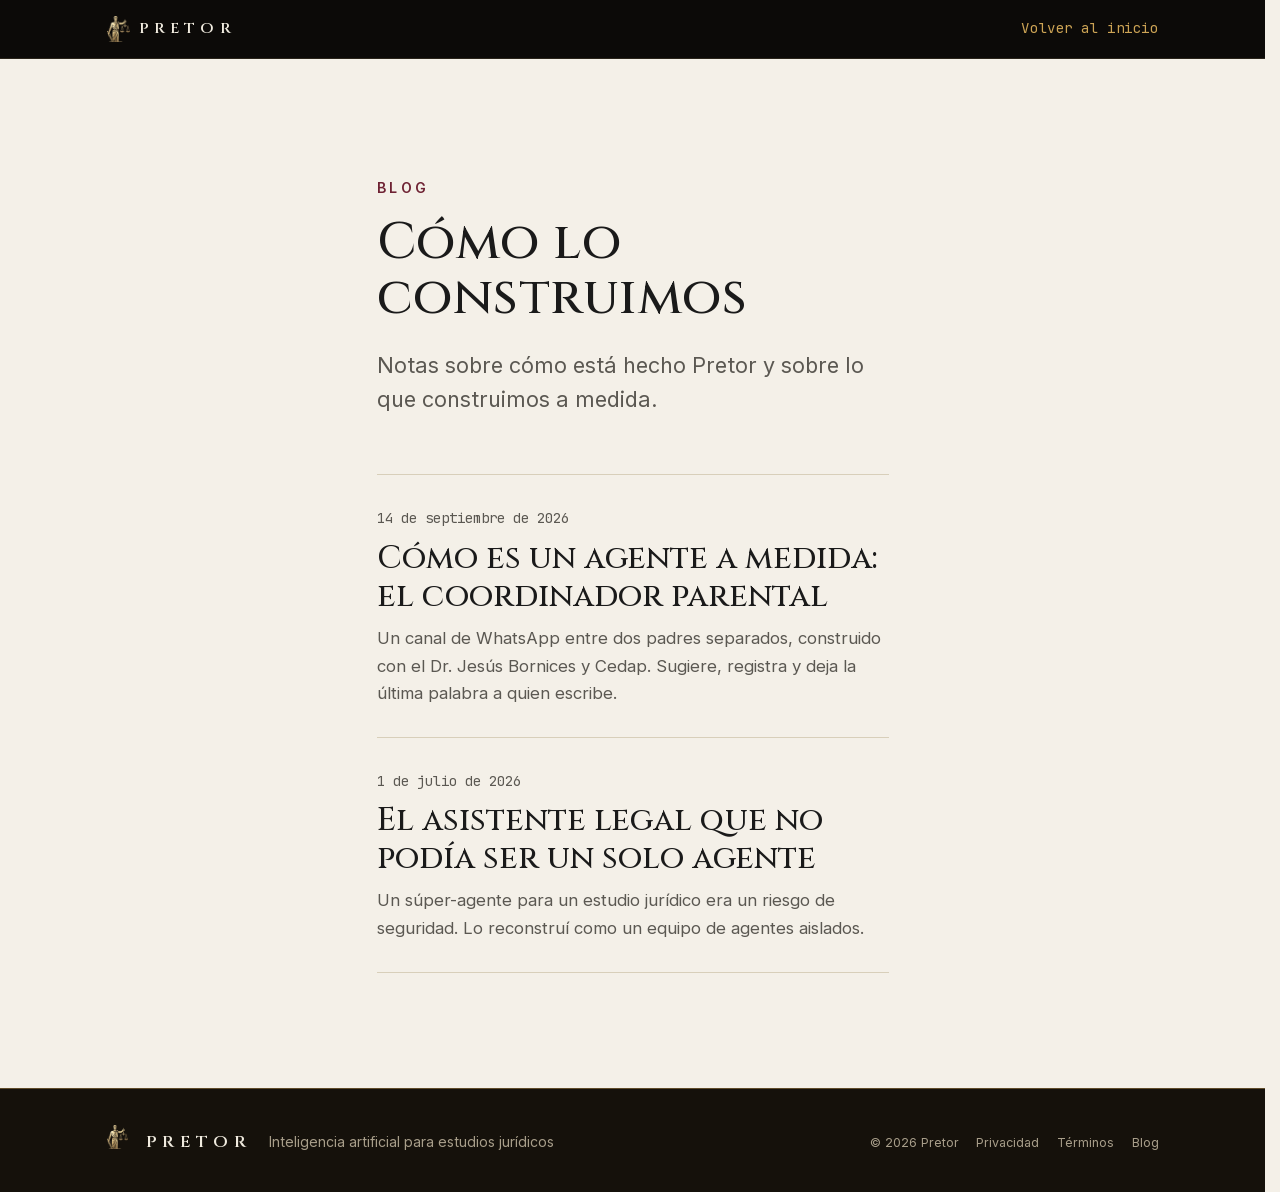
==== commit 142d189d: "[PRE-215] Carry the new logo onto the blog pages that landed alongside it PRE-84 merged the blog whi" ====
--- a/blog/index.html
+++ b/blog/index.html
@@ -3,7 +3,7 @@
   <head>
     <meta charset="utf-8" />
     <meta name="viewport" content="width=device-width, initial-scale=1" />
-    <link rel="icon" href="/favicon.png?v=3" type="image/png" />
+    <link rel="icon" href="/favicon.png?v=4" type="image/png" />
     <title>Blog · Pretor</title>
     <meta
       name="description"
@@ -20,7 +20,7 @@
     <meta property="og:site_name" content="Pretor" />
     <meta property="og:locale" content="es_AR" />
     <meta property="og:url" content="https://pretor.ar/blog/" />
-    <meta property="og:image" content="https://pretor.ar/og.jpg?v=2" />
+    <meta property="og:image" content="https://pretor.ar/og.jpg?v=3" />
     <meta name="twitter:card" content="summary_large_image" />
     <link
       rel="preload"
@@ -48,8 +48,8 @@
             class="brand__mark"
             src="/_astro/justitia.png"
             alt=""
-            width="480"
-            height="620"
+            width="400"
+            height="442"
             decoding="async"
           />
           <span class="brand__word" data-astro-cid-dmqpwcec>PRETOR</span>
@@ -104,8 +104,8 @@
             class="footer__mark"
             src="/_astro/justitia.png"
             alt=""
-            width="480"
-            height="620"
+            width="400"
+            height="442"
             loading="lazy"
             decoding="async"
           />
--- a/_astro/pretor.css
+++ b/_astro/pretor.css
@@ -1970,12 +1970,14 @@
    global `a { color: inherit; text-decoration: none }` renders it as ordinary prose, which is the
    same as not having put a link there. Matches .faq__body a, which solved this already. */
 .empezar__step a,
-.empezar__guide a {
+.empezar__guide a,
+.medida__text a {
   color: var(--oxblood);
   border-bottom: 1px solid color-mix(in srgb, var(--oxblood) 40%, transparent);
 }
 .empezar__step a:hover,
-.empezar__guide a:hover {
+.empezar__guide a:hover,
+.medida__text a:hover {
   border-color: var(--oxblood);
 }
 .empezar__guide {
@@ -2756,21 +2758,19 @@
   letter-spacing: .01em;
   margin-bottom: 1.1rem;
 }
-.legal__block p + p,
-.legal__block ul + p,
-.legal__block p + ul,
-.legal__block p + div {
+.legal__block :is(p, ul, ol, pre, div) + p,
+.legal__block p + :is(ul, ol, div) {
   margin-top: 1.1rem;
 }
 .legal__block strong {
   font-weight: 600;
   color: var(--ink);
 }
-.legal__block a {
+.legal__block a:not(.btn) {
   color: var(--oxblood);
   border-bottom: 1px solid rgba(107, 39, 55, .3);
 }
-.legal__block a:hover {
+.legal__block a:not(.btn):hover {
   border-bottom-color: var(--oxblood);
 }
 .legal__list {
@@ -2804,7 +2804,8 @@
 }
 /* La tabla desborda en teléfono; scrollea dentro de su caja y nunca
    empuja el ancho de la página. */
-.legal__table-wrap {
+.legal__table-wrap,
+.post__diagram {
   margin-top: 1.4rem;
   overflow-x: auto;
   border: 1px solid var(--line);
@@ -2864,17 +2865,10 @@
   overflow-wrap: anywhere;
 }
 .post__diagram {
-  margin-top: 1.4rem;
   padding: 1rem 1.2rem;
-  overflow-x: auto;
-  background: var(--stone-card);
-  border: 1px solid var(--line);
-  border-radius: var(--radius-sm);
   font-family: var(--mono);
   font-size: .78rem;
   line-height: 1.45;
-  color: var(--ink);
-  white-space: pre;
 }
 .post__diagram code {
   padding: 0;
@@ -2887,20 +2881,7 @@
   padding: 1.3rem 1.5rem;
   background: var(--stone-card);
   border: 1px solid var(--line);
-  border-left: 3px solid var(--oxblood);
   border-radius: var(--radius);
-}
-.post__note .medida__label {
-  margin-bottom: .8rem;
-}
-.post__details summary {
-  padding-block: 1.1rem;
-}
-.post__details .faq__body p {
-  max-width: none;
-}
-.post__cta {
-  margin-top: 1.8rem;
 }
 .blog__list {
   list-style: none;
@@ -2924,7 +2905,6 @@
   line-height: 1.18;
 }
 .blog__entry h2 a {
-  color: var(--ink);
   border-bottom: 1px solid transparent;
 }
 .blog__entry h2 a:hover {
@@ -2934,13 +2914,6 @@
 .blog__entry p {
   margin-top: .6rem;
   color: var(--muted);
-}
-.medida__text a {
-  color: var(--oxblood);
-  border-bottom: 1px solid color-mix(in srgb, var(--oxblood) 40%, transparent);
-}
-.medida__text a:hover {
-  border-bottom-color: var(--oxblood);
 }
 
 /* ==========================================================================
